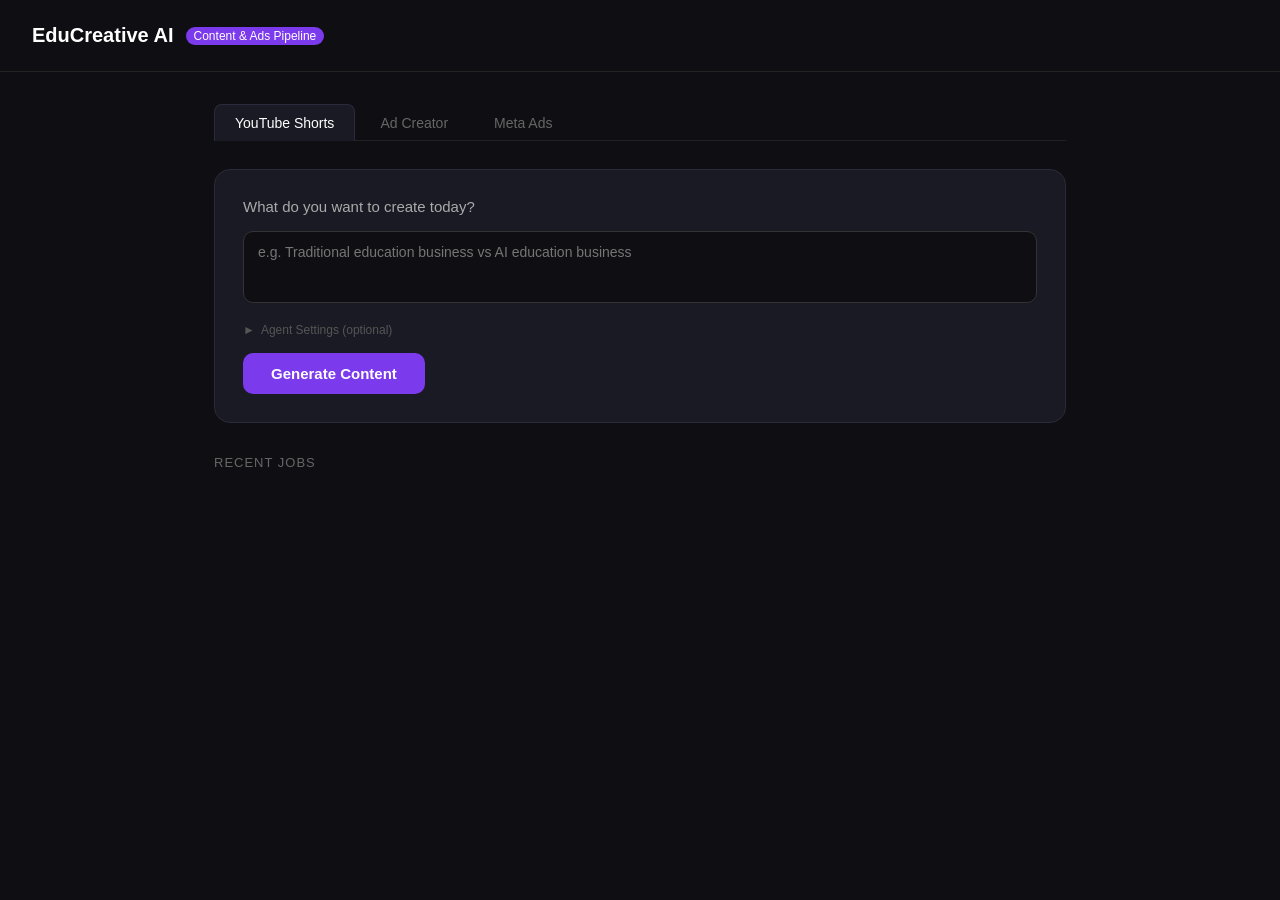
==== static/index.html @ ffc27365 "Add Meta Ads pipeline: competitor research → copy → creative → Canva Full 7-step pipeline for genera" ====
<!DOCTYPE html>
<html lang="en">
<head>
<meta charset="UTF-8">
<meta name="viewport" content="width=device-width, initial-scale=1.0">
<title>EduCreative AI</title>
<style>
  * { box-sizing: border-box; margin: 0; padding: 0; }
  body { font-family: -apple-system, BlinkMacSystemFont, 'Segoe UI', sans-serif; background: #0f0f13; color: #e0e0e0; min-height: 100vh; }
  header { padding: 24px 32px; border-bottom: 1px solid #222; display: flex; align-items: center; gap: 12px; }
  header h1 { font-size: 20px; font-weight: 600; color: #fff; }
  header span { font-size: 12px; background: #7c3aed; color: #fff; padding: 2px 8px; border-radius: 999px; }
  .container { max-width: 900px; margin: 0 auto; padding: 32px 24px; }

  /* Page tabs */
  .page-tabs { display: flex; gap: 4px; margin-bottom: 28px; border-bottom: 1px solid #222; padding-bottom: 0; }
  .page-tab { font-size: 14px; font-weight: 500; padding: 10px 20px; cursor: pointer; border-radius: 8px 8px 0 0; color: #666; border: 1px solid transparent; border-bottom: none; margin-bottom: -1px; transition: all 0.2s; }
  .page-tab.active { background: #1a1a24; color: #fff; border-color: #2a2a3a; }
  .page-tab:hover:not(.active) { color: #aaa; }
  .page { display: none; }
  .page.active { display: block; }

  /* Input cards */
  .input-card { background: #1a1a24; border: 1px solid #2a2a3a; border-radius: 16px; padding: 28px; margin-bottom: 32px; }
  .input-card h2 { font-size: 15px; color: #aaa; margin-bottom: 16px; font-weight: 500; }
  .form-grid { display: grid; grid-template-columns: 1fr 1fr; gap: 12px; margin-bottom: 0; }
  .form-grid-3 { display: grid; grid-template-columns: 1fr 1fr auto; gap: 12px; margin-bottom: 0; }
  .form-field { display: flex; flex-direction: column; gap: 6px; }
  .form-field label { font-size: 11px; color: #666; font-weight: 500; text-transform: uppercase; letter-spacing: 0.5px; }
  textarea { width: 100%; background: #0f0f13; border: 1px solid #333; border-radius: 10px; color: #fff; padding: 12px 14px; font-size: 14px; resize: none; height: 72px; font-family: inherit; outline: none; transition: border-color 0.2s; }
  input[type=text] { width: 100%; background: #0f0f13; border: 1px solid #333; border-radius: 10px; color: #fff; padding: 12px 14px; font-size: 14px; font-family: inherit; outline: none; transition: border-color 0.2s; }
  textarea:focus, input[type=text]:focus { border-color: #7c3aed; }
  .meta-page textarea:focus, .meta-page input[type=text]:focus { border-color: #1877f2; }
  select { background: #0f0f13; border: 1px solid #333; border-radius: 10px; color: #fff; padding: 12px 14px; font-size: 14px; font-family: inherit; outline: none; cursor: pointer; transition: border-color 0.2s; width: 100%; }
  select:focus { border-color: #1877f2; }

  /* Buttons */
  .btn { color: #fff; border: none; border-radius: 10px; padding: 12px 28px; font-size: 15px; font-weight: 600; cursor: pointer; transition: background 0.2s; margin-top: 16px; }
  .btn-yt { background: #7c3aed; }
  .btn-yt:hover { background: #6d28d9; }
  .btn-ad { background: #0369a1; }
  .btn-ad:hover { background: #0284c7; }
  .btn-meta { background: #1877f2; }
  .btn-meta:hover { background: #1565d8; }
  .btn:disabled { background: #444 !important; cursor: not-allowed; }

  /* Pipeline steps info bar */
  .pipeline-info { display: flex; gap: 6px; flex-wrap: wrap; margin-bottom: 20px; }
  .pipeline-step { font-size: 11px; padding: 5px 12px; border-radius: 6px; display: flex; align-items: center; gap: 5px; }
  .pipeline-step-meta { border: 1px solid #1a2a4a; background: #0a1628; color: #60a5fa; }
  .pipeline-step-meta span { color: #1877f2; font-weight: 700; }

  /* Job cards */
  .jobs-title { font-size: 13px; color: #666; text-transform: uppercase; letter-spacing: 1px; margin-bottom: 16px; }
  .job-card { background: #1a1a24; border: 1px solid #2a2a3a; border-radius: 12px; padding: 20px 24px; margin-bottom: 12px; }
  .job-header { display: flex; justify-content: space-between; align-items: flex-start; margin-bottom: 10px; gap: 8px; }
  .job-title-block { flex: 1; min-width: 0; }
  .job-topic { font-size: 15px; font-weight: 500; color: #fff; }
  .job-sub { font-size: 12px; color: #555; margin-top: 2px; }
  .badge { font-size: 11px; padding: 3px 10px; border-radius: 999px; font-weight: 600; white-space: nowrap; }
  .badge-queued { background: #333; color: #aaa; }
  .badge-done { background: #14532d; color: #4ade80; }
  .badge-error { background: #450a0a; color: #f87171; }
  .badge-running { background: #1e1b4b; color: #a78bfa; }
  .badge-running-meta { background: #0a1628; color: #60a5fa; }

  /* Progress steps */
  .progress { display: flex; gap: 6px; margin-bottom: 10px; flex-wrap: wrap; }
  .step { font-size: 11px; padding: 3px 9px; border-radius: 5px; background: #111; color: #444; border: 1px solid #1e1e1e; }
  .step.done { background: #14532d; color: #4ade80; border-color: #166534; }
  .step.active-yt { background: #1e1b4b; color: #a78bfa; border-color: #4c1d95; }
  .step.active-meta { background: #0a1628; color: #60a5fa; border-color: #1d4ed8; }
  .step.active-ad { background: #0c1a26; color: #38bdf8; border-color: #0369a1; }
  .job-meta { font-size: 12px; color: #444; }

  /* Output section */
  .output-section { margin-top: 16px; border-top: 1px solid #222; padding-top: 16px; }
  .output-text { font-size: 13px; color: #ccc; white-space: pre-wrap; background: #0f0f13; border-radius: 8px; padding: 12px; border: 1px solid #222; max-height: 400px; overflow-y: auto; line-height: 1.6; user-select: text; cursor: text; }
  .tabs { display: flex; gap: 4px; margin-bottom: 12px; flex-wrap: wrap; }
  .tab { font-size: 12px; padding: 5px 12px; border-radius: 6px; cursor: pointer; border: 1px solid #222; background: #111; color: #666; }
  .tab.active-yt { background: #1e1b4b; color: #a78bfa; border-color: #4c1d95; }
  .tab.active-ad { background: #0c1a26; color: #38bdf8; border-color: #0369a1; }
  .tab.active-meta { background: #0a1628; color: #60a5fa; border-color: #1d4ed8; }
  .actions { display: flex; gap: 8px; margin-top: 12px; flex-wrap: wrap; align-items: center; }
  .action-btn { font-size: 12px; padding: 6px 14px; border-radius: 7px; border: 1px solid #333; background: #111; color: #aaa; cursor: pointer; text-decoration: none; transition: all 0.2s; }
  .action-btn:hover { border-color: #7c3aed; color: #c4b5fd; }

  /* Canva designs grid */
  .canva-designs { display: flex; gap: 8px; flex-wrap: wrap; margin-top: 8px; }
  .canva-design-card { flex: 1; min-width: 160px; background: #0f0f13; border: 1px solid #222; border-radius: 8px; padding: 12px; }
  .canva-design-card .fmt { font-size: 11px; color: #555; margin-bottom: 6px; }
  .canva-design-card a { font-size: 13px; color: #60a5fa; text-decoration: none; display: block; }
  .canva-design-card a:hover { color: #93c5fd; }
  .canva-prompt-text { font-size: 11px; color: #444; margin-top: 4px; line-height: 1.4; }

  /* Competitor ads mini cards */
  .comp-ads-grid { display: flex; flex-direction: column; gap: 8px; }
  .comp-ad-card { background: #0f0f13; border: 1px solid #1e1e2e; border-radius: 8px; padding: 12px; }
  .comp-ad-card .comp-meta { font-size: 11px; color: #555; margin-bottom: 6px; display: flex; gap: 8px; flex-wrap: wrap; }
  .comp-ad-card .comp-meta span { background: #1a1a2e; padding: 2px 7px; border-radius: 4px; }
  .comp-ad-card .comp-body { font-size: 12px; color: #bbb; line-height: 1.5; }
  .comp-ad-card .comp-headline { font-size: 13px; color: #fff; font-weight: 500; margin-bottom: 4px; }

  /* Settings */
  .settings-toggle { font-size: 12px; color: #555; cursor: pointer; display: flex; align-items: center; gap: 6px; margin-top: 16px; user-select: none; }
  .settings-toggle:hover { color: #a78bfa; }
  .settings-panel { display: none; margin-top: 16px; border-top: 1px solid #1a1a2a; padding-top: 16px; }
  .settings-panel.open { display: block; }
  .agent-setting { margin-bottom: 12px; }
  .agent-setting label { font-size: 11px; color: #777; display: block; margin-bottom: 4px; font-weight: 500; text-transform: uppercase; letter-spacing: 0.4px; }
  .agent-setting small { font-size: 11px; color: #444; display: block; margin-bottom: 5px; }
  .agent-setting textarea { height: 56px; font-size: 12px; }

  /* Misc */
  .empty { text-align: center; padding: 48px; color: #444; font-size: 14px; }
  .copy-btn { font-size: 11px; padding: 3px 9px; border-radius: 5px; border: 1px solid #222; background: #0f0f13; color: #666; cursor: pointer; float: right; margin-bottom: 6px; }
  .copy-btn:hover { border-color: #555; color: #aaa; }
  .copy-btn.copied { border-color: #166534; color: #4ade80; }
  @media (max-width: 600px) { .form-grid, .form-grid-3 { grid-template-columns: 1fr; } }
</style>
</head>
<body>
<header>
  <h1>EduCreative AI</h1>
  <span>Content & Ads Pipeline</span>
</header>
<div class="container">
  <div class="page-tabs">
    <div class="page-tab active" onclick="switchPage('youtube')">YouTube Shorts</div>
    <div class="page-tab" onclick="switchPage('ads')">Ad Creator</div>
    <div class="page-tab" onclick="switchPage('meta')">Meta Ads</div>
  </div>

  <!-- ── YouTube Shorts ── -->
  <div class="page active" id="page-youtube">
    <div class="input-card">
      <h2>What do you want to create today?</h2>
      <textarea id="topicInput" placeholder="e.g. Traditional education business vs AI education business"></textarea>
      <div class="settings-toggle" onclick="togglePanel('settingsPanel','settingsArrow')">
        <span id="settingsArrow">&#9658;</span> Agent Settings (optional)
      </div>
      <div class="settings-panel" id="settingsPanel">
        <div class="agent-setting">
          <label>Script Writer — Extra Context</label>
          <small>Brand voice, audience, hooks to avoid, style</small>
          <textarea id="scriptContext" placeholder="e.g. Audience: edtech founders 28-45. Open with a shocking stat."></textarea>
        </div>
        <div class="agent-setting">
          <label>Thumbnail Designer — Extra Context</label>
          <small>Brand colours, style, fonts</small>
          <textarea id="thumbnailContext" placeholder="e.g. Brand colours: purple #7c3aed. Bold sans-serif. Always split-screen."></textarea>
        </div>
      </div>
      <button class="btn btn-yt" onclick="submitJob()">Generate Content</button>
    </div>
    <div class="jobs-title">Recent Jobs</div>
    <div id="jobsList"></div>
  </div>

  <!-- ── Ad Creator (general) ── -->
  <div class="page" id="page-ads">
    <div class="input-card">
      <h2>What are you advertising?</h2>
      <div class="pipeline-info">
        <div class="pipeline-step pipeline-step-meta"><span>1</span>Research</div>
        <div class="pipeline-step pipeline-step-meta"><span>2</span>3 Copy Variants</div>
        <div class="pipeline-step pipeline-step-meta"><span>3</span>Creative Concepts</div>
        <div class="pipeline-step pipeline-step-meta"><span>4</span>Audience Brief</div>
      </div>
      <div class="form-grid">
        <div class="form-field">
          <label>Product / Offer</label>
          <textarea id="productInput" placeholder="e.g. AI curriculum builder for edtech agencies" style="height:72px;"></textarea>
        </div>
        <div class="form-field">
          <label>Platform</label>
          <select id="platformSelect">
            <option value="Meta">Meta (FB/IG)</option>
            <option value="Google">Google Ads</option>
            <option value="TikTok">TikTok Ads</option>
            <option value="LinkedIn">LinkedIn Ads</option>
            <option value="YouTube">YouTube Ads</option>
          </select>
        </div>
      </div>
      <div class="settings-toggle" onclick="togglePanel('adSettingsPanel','adSettingsArrow')">
        <span id="adSettingsArrow">&#9658;</span> Agent Settings (optional)
      </div>
      <div class="settings-panel" id="adSettingsPanel">
        <div class="agent-setting">
          <label>Copy Writer — Extra Context</label>
          <small>Brand voice, offer details, pricing, tone</small>
          <textarea id="copyContext" placeholder="e.g. 14-day free trial. Price: $297/mo. Confident tone."></textarea>
        </div>
        <div class="agent-setting">
          <label>Creative Director — Extra Context</label>
          <small>Brand colours, visual style</small>
          <textarea id="creativeContext" placeholder="e.g. Navy #0A0F2C + cyan #00D4FF. No faces. Bold type."></textarea>
        </div>
      </div>
      <button class="btn btn-ad" onclick="submitAdJob()">Generate Ad Package</button>
    </div>
    <div class="jobs-title">Recent Ad Jobs</div>
    <div id="adJobsList"></div>
  </div>

  <!-- ── Meta Ads ── -->
  <div class="page meta-page" id="page-meta">
    <div class="input-card">
      <h2>Generate a full Meta ad package from competitor research</h2>
      <div class="pipeline-info">
        <div class="pipeline-step pipeline-step-meta"><span>1</span>Niche Research</div>
        <div class="pipeline-step pipeline-step-meta"><span>2</span>Meta Ads Library</div>
        <div class="pipeline-step pipeline-step-meta"><span>3</span>Analyze Best Ads</div>
        <div class="pipeline-step pipeline-step-meta"><span>4</span>Copy Variants</div>
        <div class="pipeline-step pipeline-step-meta"><span>5</span>Creative Concepts</div>
        <div class="pipeline-step pipeline-step-meta"><span>6</span>Canva Designs</div>
        <div class="pipeline-step pipeline-step-meta"><span>7</span>Audience Brief</div>
      </div>
      <div class="form-grid">
        <div class="form-field">
          <label>Your Product / Offer</label>
          <textarea id="metaProduct" placeholder="e.g. Online preschool programme for parents of 3-5 year olds" style="height:72px;"></textarea>
        </div>
        <div class="form-field">
          <label>Competitor Niche Keyword</label>
          <input type="text" id="metaNiche" placeholder="e.g. preschool, online tutoring, math tutor" />
        </div>
      </div>
      <div class="form-grid" style="margin-top:12px;">
        <div class="form-field">
          <label>Angle to Use <span style="color:#444;">(optional — leave blank to let AI choose)</span></label>
          <input type="text" id="metaAngle" placeholder="e.g. Parents worried their child will fall behind in school" />
        </div>
        <div class="form-field">
          <label>Country</label>
          <select id="metaCountry">
            <option value="AU">Australia</option>
            <option value="US">United States</option>
            <option value="GB">United Kingdom</option>
            <option value="NZ">New Zealand</option>
            <option value="CA">Canada</option>
            <option value="SG">Singapore</option>
          </select>
        </div>
      </div>
      <div class="settings-toggle" onclick="togglePanel('metaSettingsPanel','metaSettingsArrow')">
        <span id="metaSettingsArrow">&#9658;</span> Agent Settings (optional)
      </div>
      <div class="settings-panel" id="metaSettingsPanel">
        <div class="form-grid">
          <div class="agent-setting">
            <label>Copy Writer — Extra Context</label>
            <small>Offer, pricing, tone, guarantees</small>
            <textarea id="metaCopyContext" placeholder="e.g. First month $1. Includes weekly live sessions. Warm tone."></textarea>
          </div>
          <div class="agent-setting">
            <label>Creative Director — Extra Context</label>
            <small>Brand colours, visual style, dos/don'ts</small>
            <textarea id="metaCreativeContext" placeholder="e.g. Brand colours: navy + yellow. Warm, family feel. Kids OK."></textarea>
          </div>
        </div>
      </div>
      <button class="btn btn-meta" onclick="submitMetaAdJob()">Generate Meta Ad Package</button>
    </div>
    <div class="jobs-title">Recent Meta Ad Jobs</div>
    <div id="metaAdJobsList"></div>
  </div>
</div>

<script>
// ── Shared ────────────────────────────────────────────────────────────────────
const YT_STEPS = ["YouTube Research","Script","Thumbnail","Description"];
const YT_STATUS = {queued:-1,researching:0,scripting:1,thumbnail:2,description:3,done:4,error:-2};
const AD_STEPS = ["Research","Copy Variants","Creative","Audience"];
const AD_STATUS = {queued:-1,researching:0,copywriting:1,creative:2,audience:3,done:4,error:-2};
const META_STEPS = ["Niche Research","Ads Library","Analyze","Copy","Creative","Canva","Audience"];
const META_STATUS = {queued:-1,researching:0,fetching_ads:1,analyzing:2,copywriting:3,creative:4,canva:5,audience:6,done:7,error:-2};

let jobs={}, adJobs={}, metaJobs={};
let activeStreams = new Set();

function switchPage(p) {
  ['youtube','ads','meta'].forEach(id => {
    document.getElementById(`page-${id}`).classList.toggle('active', id===p);
  });
  document.querySelectorAll('.page-tab').forEach((t,i) => {
    t.classList.toggle('active', ['youtube','ads','meta'][i]===p);
  });
}

function togglePanel(panelId, arrowId) {
  const panel=document.getElementById(panelId), arrow=document.getElementById(arrowId);
  panel.classList.toggle("open");
  arrow.innerHTML = panel.classList.contains("open") ? "&#9660;" : "&#9658;";
}

function escHtml(s) { return (s||"").replace(/&/g,"&amp;").replace(/</g,"&lt;").replace(/>/g,"&gt;"); }

function copyText(id, btn) {
  navigator.clipboard.writeText(document.getElementById(id).innerText).then(()=>{
    btn.textContent="Copied!"; btn.classList.add("copied");
    setTimeout(()=>{ btn.textContent="Copy"; btn.classList.remove("copied"); },2000);
  });
}

function badgeFor(status, type="yt") {
  if(status==="done") return ["badge-done","Complete"];
  if(status==="error") return ["badge-error","Error"];
  if(status==="queued") return ["badge-queued","Queued"];
  return [type==="meta"?"badge-running-meta":"badge-running","Running…"];
}

function showTab(el, prefix, tab, allTabs) {
  const sec = el.closest('.output-section');
  sec.querySelectorAll('.tab').forEach(t=>{ t.classList.remove('active-yt','active-ad','active-meta'); });
  const cls = prefix.startsWith('meta') ? 'active-meta' : prefix.startsWith('ad') ? 'active-ad' : 'active-yt';
  el.classList.add(cls);
  allTabs.forEach(t => {
    const el2 = document.getElementById(`tab-${prefix}-${t}`);
    if(el2) el2.style.display = t===tab?'block':'none';
  });
}

// ── YouTube ───────────────────────────────────────────────────────────────────
async function submitJob() {
  const topic=document.getElementById("topicInput").value.trim(); if(!topic) return;
  const script_context=document.getElementById("scriptContext").value.trim();
  const thumbnail_context=document.getElementById("thumbnailContext").value.trim();
  document.querySelector("#page-youtube .btn").disabled=true;
  const res=await fetch("/jobs",{method:"POST",headers:{"Content-Type":"application/json"},body:JSON.stringify({topic,script_context,thumbnail_context})});
  const data=await res.json();
  document.getElementById("topicInput").value="";
  document.querySelector("#page-youtube .btn").disabled=false;
  jobs[data.job_id]=await (await fetch(`/jobs/${data.job_id}`)).json();
  renderJobs(Object.values(jobs).sort((a,b)=>b.created_at.localeCompare(a.created_at)));
  streamIt(data.job_id,"yt");
}

async function loadJobs() {
  const data=await(await fetch("/jobs")).json();
  data.forEach(j=>{ if(!jobs[j.id]||jobs[j.id].status!=="done"){jobs[j.id]=j; if(j.status!=="done"&&j.status!=="error") streamIt(j.id,"yt");} });
  renderJobs(data);
}

async function updateJobCard(id) {
  jobs[id]=await(await fetch(`/jobs/${id}`)).json();
  const el=document.getElementById(`job-yt-${id}`);
  if(el){const s=window.scrollY;el.outerHTML=renderJob(jobs[id]);window.scrollTo(0,s);}
}

function renderJobs(list) {
  const el=document.getElementById("jobsList"), s=window.scrollY;
  el.innerHTML=list.length?list.map(renderJob).join(""):'<div class="empty">No jobs yet. Type a topic above.</div>';
  window.scrollTo(0,s);
}

function renderJob(job) {
  const idx=YT_STATUS[job.status]??-1;
  const [bc,bl]=badgeFor(job.status);
  const steps=YT_STEPS.map((s,i)=>`<div class="step ${i<idx?'done':i===idx?'active-yt':''}">${i<idx?'✓ ':''}${s}</div>`).join('');
  let out='';
  if(job.status==="done"){
    out=`<div class="output-section">
      <div class="tabs">
        <div class="tab active-yt" onclick="showTab(this,'yt${job.id}','script',['script','thumbnail','description'])">Script</div>
        <div class="tab" onclick="showTab(this,'yt${job.id}','thumbnail',['script','thumbnail','description'])">Thumbnail</div>
        <div class="tab" onclick="showTab(this,'yt${job.id}','description',['script','thumbnail','description'])">Description</div>
      </div>
      <div id="tab-yt${job.id}-script"><button class="copy-btn" onclick="copyText('yt-script-${job.id}',this)">Copy</button><div id="yt-script-${job.id}" class="output-text">${escHtml(job.script||'')}</div></div>
      <div id="tab-yt${job.id}-thumbnail" style="display:none"><button class="copy-btn" onclick="copyText('yt-thumb-${job.id}',this)">Copy</button><div id="yt-thumb-${job.id}" class="output-text">${escHtml(job.thumbnail||'')}</div></div>
      <div id="tab-yt${job.id}-description" style="display:none"><button class="copy-btn" onclick="copyText('yt-desc-${job.id}',this)">Copy</button><div id="yt-desc-${job.id}" class="output-text">${escHtml(job.description||'')}</div></div>
    </div>
    <div class="actions">
      <a class="action-btn" href="/outputs/${job.id}.txt" download>Download All</a>
      ${job.canva_url?`<a class="action-btn" href="${escHtml(job.canva_url)}" target="_blank" style="border-color:#7c3aed;color:#c4b5fd;">Open in Canva ↗</a>`:''}
    </div>`;
  }
  return `<div class="job-card" id="job-yt-${job.id}">
    <div class="job-header"><div class="job-title-block"><div class="job-topic">${escHtml(job.topic)}</div></div><span class="badge ${bc}">${bl}</span></div>
    <div class="progress">${steps}</div>
    <div class="job-meta">${new Date(job.created_at).toLocaleString()} · ID: ${job.id}</div>
    ${out}</div>`;
}

// ── General Ads ───────────────────────────────────────────────────────────────
async function submitAdJob() {
  const product=document.getElementById("productInput").value.trim(); if(!product) return;
  const platform=document.getElementById("platformSelect").value;
  const copy_context=document.getElementById("copyContext").value.trim();
  const creative_context=document.getElementById("creativeContext").value.trim();
  document.querySelector(".btn-ad").disabled=true;
  const res=await fetch("/ad-jobs",{method:"POST",headers:{"Content-Type":"application/json"},body:JSON.stringify({product,platform,copy_context,creative_context})});
  const data=await res.json();
  document.getElementById("productInput").value="";
  document.querySelector(".btn-ad").disabled=false;
  adJobs[data.job_id]=await(await fetch(`/ad-jobs/${data.job_id}`)).json();
  renderAdJobs(Object.values(adJobs).sort((a,b)=>b.created_at.localeCompare(a.created_at)));
  streamIt(data.job_id,"ad");
}

async function loadAdJobs() {
  const data=await(await fetch("/ad-jobs")).json();
  data.forEach(j=>{ if(!adJobs[j.id]||adJobs[j.id].status!=="done"){adJobs[j.id]=j; if(j.status!=="done"&&j.status!=="error") streamIt(j.id,"ad");} });
  renderAdJobs(data);
}

async function updateAdJobCard(id) {
  adJobs[id]=await(await fetch(`/ad-jobs/${id}`)).json();
  const el=document.getElementById(`job-ad-${id}`);
  if(el){const s=window.scrollY;el.outerHTML=renderAdJob(adJobs[id]);window.scrollTo(0,s);}
}

function renderAdJobs(list) {
  const el=document.getElementById("adJobsList"),s=window.scrollY;
  el.innerHTML=list.length?list.map(renderAdJob).join(""):'<div class="empty">No ad jobs yet.</div>';
  window.scrollTo(0,s);
}

function renderAdJob(job) {
  const idx=AD_STATUS[job.status]??-1;
  const [bc,bl]=badgeFor(job.status,"ad");
  const steps=AD_STEPS.map((s,i)=>`<div class="step ${i<idx?'done':i===idx?'active-ad':''}">${i<idx?'✓ ':''}${s}</div>`).join('');
  let out='';
  if(job.status==="done"){
    const tabs=['research','copy','creative','audience'];
    out=`<div class="output-section">
      <div class="tabs">
        <div class="tab active-ad" onclick="showTab(this,'ad${job.id}','research',${JSON.stringify(tabs)})">Research</div>
        <div class="tab" onclick="showTab(this,'ad${job.id}','copy',${JSON.stringify(tabs)})">Copy Variants</div>
        <div class="tab" onclick="showTab(this,'ad${job.id}','creative',${JSON.stringify(tabs)})">Creative</div>
        <div class="tab" onclick="showTab(this,'ad${job.id}','audience',${JSON.stringify(tabs)})">Audience</div>
      </div>
      <div id="tab-ad${job.id}-research"><button class="copy-btn" onclick="copyText('ad-res-${job.id}',this)">Copy</button><div id="ad-res-${job.id}" class="output-text">${escHtml(job.research||'')}</div></div>
      <div id="tab-ad${job.id}-copy" style="display:none"><button class="copy-btn" onclick="copyText('ad-copy-${job.id}',this)">Copy</button><div id="ad-copy-${job.id}" class="output-text">${escHtml(job.ad_copy||'')}</div></div>
      <div id="tab-ad${job.id}-creative" style="display:none"><button class="copy-btn" onclick="copyText('ad-cre-${job.id}',this)">Copy</button><div id="ad-cre-${job.id}" class="output-text">${escHtml(job.creative_concepts||'')}</div></div>
      <div id="tab-ad${job.id}-audience" style="display:none"><button class="copy-btn" onclick="copyText('ad-aud-${job.id}',this)">Copy</button><div id="ad-aud-${job.id}" class="output-text">${escHtml(job.audience_brief||'')}</div></div>
    </div>
    <div class="actions"><a class="action-btn" href="/outputs/ad-${job.id}.txt" download>Download All</a></div>`;
  }
  return `<div class="job-card" id="job-ad-${job.id}">
    <div class="job-header">
      <div class="job-title-block"><div class="job-topic">${escHtml(job.product)}</div><div class="job-sub">${escHtml(job.platform)}</div></div>
      <span class="badge ${bc}">${bl}</span>
    </div>
    <div class="progress">${steps}</div>
    <div class="job-meta">${new Date(job.created_at).toLocaleString()} · ID: ${job.id}</div>
    ${out}</div>`;
}

// ── Meta Ads ──────────────────────────────────────────────────────────────────
async function submitMetaAdJob() {
  const product=document.getElementById("metaProduct").value.trim();
  const niche=document.getElementById("metaNiche").value.trim();
  if(!product||!niche){alert("Product and niche are required.");return;}
  const angle=document.getElementById("metaAngle").value.trim();
  const country=document.getElementById("metaCountry").value;
  const copy_context=document.getElementById("metaCopyContext").value.trim();
  const creative_context=document.getElementById("metaCreativeContext").value.trim();
  document.querySelector(".btn-meta").disabled=true;
  const res=await fetch("/meta-ad-jobs",{method:"POST",headers:{"Content-Type":"application/json"},body:JSON.stringify({product,niche,angle,country,copy_context,creative_context})});
  const data=await res.json();
  if(data.error){alert(data.error);document.querySelector(".btn-meta").disabled=false;return;}
  document.getElementById("metaProduct").value="";
  document.getElementById("metaNiche").value="";
  document.getElementById("metaAngle").value="";
  document.querySelector(".btn-meta").disabled=false;
  metaJobs[data.job_id]=await(await fetch(`/meta-ad-jobs/${data.job_id}`)).json();
  renderMetaJobs(Object.values(metaJobs).sort((a,b)=>b.created_at.localeCompare(a.created_at)));
  streamIt(data.job_id,"meta");
}

async function loadMetaJobs() {
  const data=await(await fetch("/meta-ad-jobs")).json();
  data.forEach(j=>{ if(!metaJobs[j.id]||metaJobs[j.id].status!=="done"){metaJobs[j.id]=j; if(j.status!=="done"&&j.status!=="error") streamIt(j.id,"meta");} });
  renderMetaJobs(data);
}

async function updateMetaJobCard(id) {
  metaJobs[id]=await(await fetch(`/meta-ad-jobs/${id}`)).json();
  const el=document.getElementById(`job-meta-${id}`);
  if(el){const s=window.scrollY;el.outerHTML=renderMetaJob(metaJobs[id]);window.scrollTo(0,s);}
}

function renderMetaJobs(list) {
  const el=document.getElementById("metaAdJobsList"),s=window.scrollY;
  el.innerHTML=list.length?list.map(renderMetaJob).join(""):'<div class="empty">No Meta ad jobs yet. Fill in the form above to start.</div>';
  window.scrollTo(0,s);
}

function renderMetaJob(job) {
  const idx=META_STATUS[job.status]??-1;
  const [bc,bl]=badgeFor(job.status,"meta");
  const steps=META_STEPS.map((s,i)=>`<div class="step ${i<idx?'done':i===idx?'active-meta':''}">${i<idx?'✓ ':''}${s}</div>`).join('');
  let out='';

  if(job.status==="done"){
    // Parse competitor ads for display
    let bestAdsHtml='<div class="empty" style="padding:16px;">No competitor ads found.</div>';
    try {
      const best=JSON.parse(job.best_ads||'[]');
      if(best.length){
        bestAdsHtml=`<div class="comp-ads-grid">${best.slice(0,5).map(ad=>`
          <div class="comp-ad-card">
            <div class="comp-meta">
              <span>${escHtml(ad.page_name)}</span>
              <span>${ad.days_active}d active</span>
              <span>${escHtml(ad.ad_type)}</span>
              ${ad.still_active?'<span style="color:#4ade80;">still running</span>':''}
            </div>
            ${ad.headline?`<div class="comp-headline">${escHtml(ad.headline)}</div>`:''}
            <div class="comp-body">${escHtml((ad.body||'').slice(0,200))}${(ad.body||'').length>200?'…':''}</div>
          </div>`).join('')}</div>`;
      }
    } catch(e){}

    // Parse Canva designs
    let canvaHtml='<div style="color:#444;font-size:12px;padding:8px 0;">No Canva designs — add CANVA_API_TOKEN to env vars to enable.</div>';
    try {
      const designs=JSON.parse(job.canva_designs||'[]');
      if(designs.filter(d=>d.url).length){
        canvaHtml=`<div class="canva-designs">${designs.map(d=>`
          <div class="canva-design-card">
            <div class="fmt">${escHtml(d.format)}</div>
            ${d.url?`<a href="${escHtml(d.url)}" target="_blank">Open in Canva ↗</a>`:'<span style="color:#444;font-size:12px;">Not created</span>'}
            ${d.canva_prompt?`<div class="canva-prompt-text">${escHtml(d.canva_prompt.slice(0,100))}…</div>`:''}
          </div>`).join('')}</div>`;
      }
    } catch(e){}

    const tabs=['competitor','analysis','copy','creative','canva','audience'];
    out=`<div class="output-section">
      <div class="tabs">
        <div class="tab active-meta" onclick="showTab(this,'meta${job.id}','competitor',${JSON.stringify(tabs)})">Competitor Ads</div>
        <div class="tab" onclick="showTab(this,'meta${job.id}','analysis',${JSON.stringify(tabs)})">Analysis</div>
        <div class="tab" onclick="showTab(this,'meta${job.id}','copy',${JSON.stringify(tabs)})">Copy Variants</div>
        <div class="tab" onclick="showTab(this,'meta${job.id}','creative',${JSON.stringify(tabs)})">Creative Brief</div>
        <div class="tab" onclick="showTab(this,'meta${job.id}','canva',${JSON.stringify(tabs)})">Canva Designs</div>
        <div class="tab" onclick="showTab(this,'meta${job.id}','audience',${JSON.stringify(tabs)})">Audience</div>
      </div>
      <div id="tab-meta${job.id}-competitor">${bestAdsHtml}</div>
      <div id="tab-meta${job.id}-analysis" style="display:none"><button class="copy-btn" onclick="copyText('meta-analysis-${job.id}',this)">Copy</button><div id="meta-analysis-${job.id}" class="output-text">${escHtml(job.competitor_analysis||'')}</div></div>
      <div id="tab-meta${job.id}-copy" style="display:none"><button class="copy-btn" onclick="copyText('meta-copy-${job.id}',this)">Copy</button><div id="meta-copy-${job.id}" class="output-text">${escHtml(job.ad_copy||'')}</div></div>
      <div id="tab-meta${job.id}-creative" style="display:none"><button class="copy-btn" onclick="copyText('meta-cre-${job.id}',this)">Copy</button><div id="meta-cre-${job.id}" class="output-text">${escHtml(job.creative_concepts||'')}</div></div>
      <div id="tab-meta${job.id}-canva" style="display:none">${canvaHtml}</div>
      <div id="tab-meta${job.id}-audience" style="display:none"><button class="copy-btn" onclick="copyText('meta-aud-${job.id}',this)">Copy</button><div id="meta-aud-${job.id}" class="output-text">${escHtml(job.audience_brief||'')}</div></div>
    </div>
    <div class="actions">
      <a class="action-btn" href="/outputs/meta-${job.id}.txt" download>Download All</a>
    </div>`;
  }

  const angleLine = job.angle ? ` · Angle: ${escHtml(job.angle.slice(0,60))}` : '';
  return `<div class="job-card" id="job-meta-${job.id}">
    <div class="job-header">
      <div class="job-title-block">
        <div class="job-topic">${escHtml(job.product)}</div>
        <div class="job-sub">Niche: ${escHtml(job.niche)} · ${escHtml(job.country)}${angleLine}</div>
      </div>
      <span class="badge ${bc}">${bl}</span>
    </div>
    <div class="progress">${steps}</div>
    <div class="job-meta">${new Date(job.created_at).toLocaleString()} · ID: ${job.id}</div>
    ${out}</div>`;
}

// ── Stream handler ────────────────────────────────────────────────────────────
function streamIt(jobId, type) {
  const key=`${type}-${jobId}`;
  if(activeStreams.has(key)) return;
  activeStreams.add(key);
  const endpoints={yt:`/jobs/${jobId}/stream`,ad:`/ad-jobs/${jobId}/stream`,meta:`/meta-ad-jobs/${jobId}/stream`};
  const updates={yt:()=>updateJobCard(jobId),ad:()=>updateAdJobCard(jobId),meta:()=>updateMetaJobCard(jobId)};
  const es=new EventSource(endpoints[type]);
  es.addEventListener("progress",updates[type]);
  es.addEventListener("done",()=>{es.close();activeStreams.delete(key);updates[type]();});
  es.addEventListener("error",()=>{es.close();activeStreams.delete(key);updates[type]();});
}

// ── Init ──────────────────────────────────────────────────────────────────────
loadJobs(); loadAdJobs(); loadMetaJobs();
setInterval(()=>{
  if(Object.values(jobs).some(j=>j.status!=="done"&&j.status!=="error")) loadJobs();
  if(Object.values(adJobs).some(j=>j.status!=="done"&&j.status!=="error")) loadAdJobs();
  if(Object.values(metaJobs).some(j=>j.status!=="done"&&j.status!=="error")) loadMetaJobs();
},3000);
</script>
</body>
</html>
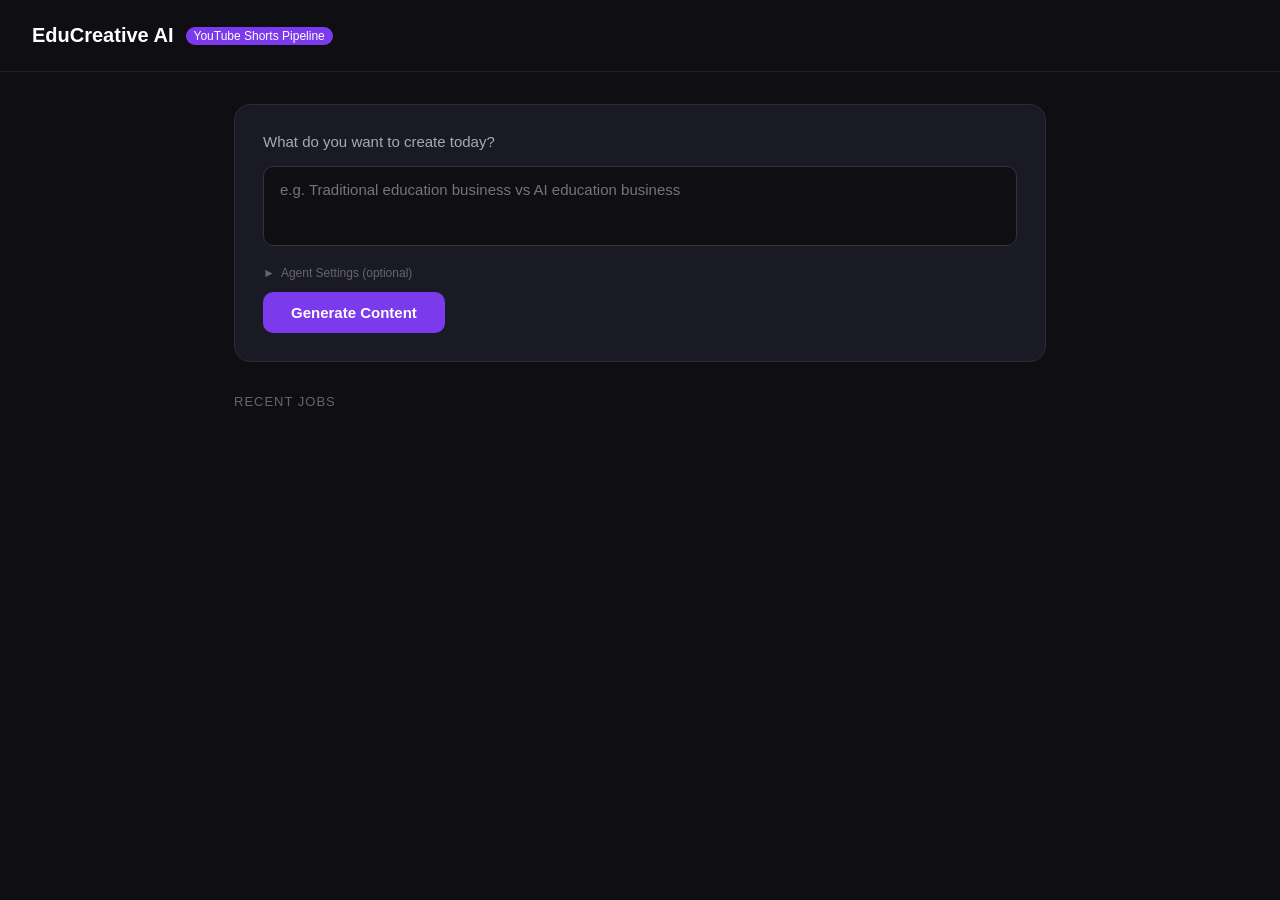
==== commit e59fceee: "Add forum/community research agent, Research tab in dashboard, fix DB schema https://claude.ai/code/" ====
--- a/static/index.html
+++ b/static/index.html
@@ -10,580 +10,232 @@
   header { padding: 24px 32px; border-bottom: 1px solid #222; display: flex; align-items: center; gap: 12px; }
   header h1 { font-size: 20px; font-weight: 600; color: #fff; }
   header span { font-size: 12px; background: #7c3aed; color: #fff; padding: 2px 8px; border-radius: 999px; }
-  .container { max-width: 900px; margin: 0 auto; padding: 32px 24px; }
-
-  /* Page tabs */
-  .page-tabs { display: flex; gap: 4px; margin-bottom: 28px; border-bottom: 1px solid #222; padding-bottom: 0; }
-  .page-tab { font-size: 14px; font-weight: 500; padding: 10px 20px; cursor: pointer; border-radius: 8px 8px 0 0; color: #666; border: 1px solid transparent; border-bottom: none; margin-bottom: -1px; transition: all 0.2s; }
-  .page-tab.active { background: #1a1a24; color: #fff; border-color: #2a2a3a; }
-  .page-tab:hover:not(.active) { color: #aaa; }
-  .page { display: none; }
-  .page.active { display: block; }
-
-  /* Input cards */
+  .container { max-width: 860px; margin: 0 auto; padding: 32px 24px; }
   .input-card { background: #1a1a24; border: 1px solid #2a2a3a; border-radius: 16px; padding: 28px; margin-bottom: 32px; }
   .input-card h2 { font-size: 15px; color: #aaa; margin-bottom: 16px; font-weight: 500; }
-  .form-grid { display: grid; grid-template-columns: 1fr 1fr; gap: 12px; margin-bottom: 0; }
-  .form-grid-3 { display: grid; grid-template-columns: 1fr 1fr auto; gap: 12px; margin-bottom: 0; }
-  .form-field { display: flex; flex-direction: column; gap: 6px; }
-  .form-field label { font-size: 11px; color: #666; font-weight: 500; text-transform: uppercase; letter-spacing: 0.5px; }
-  textarea { width: 100%; background: #0f0f13; border: 1px solid #333; border-radius: 10px; color: #fff; padding: 12px 14px; font-size: 14px; resize: none; height: 72px; font-family: inherit; outline: none; transition: border-color 0.2s; }
-  input[type=text] { width: 100%; background: #0f0f13; border: 1px solid #333; border-radius: 10px; color: #fff; padding: 12px 14px; font-size: 14px; font-family: inherit; outline: none; transition: border-color 0.2s; }
-  textarea:focus, input[type=text]:focus { border-color: #7c3aed; }
-  .meta-page textarea:focus, .meta-page input[type=text]:focus { border-color: #1877f2; }
-  select { background: #0f0f13; border: 1px solid #333; border-radius: 10px; color: #fff; padding: 12px 14px; font-size: 14px; font-family: inherit; outline: none; cursor: pointer; transition: border-color 0.2s; width: 100%; }
-  select:focus { border-color: #1877f2; }
-
-  /* Buttons */
-  .btn { color: #fff; border: none; border-radius: 10px; padding: 12px 28px; font-size: 15px; font-weight: 600; cursor: pointer; transition: background 0.2s; margin-top: 16px; }
-  .btn-yt { background: #7c3aed; }
-  .btn-yt:hover { background: #6d28d9; }
-  .btn-ad { background: #0369a1; }
-  .btn-ad:hover { background: #0284c7; }
-  .btn-meta { background: #1877f2; }
-  .btn-meta:hover { background: #1565d8; }
-  .btn:disabled { background: #444 !important; cursor: not-allowed; }
-
-  /* Pipeline steps info bar */
-  .pipeline-info { display: flex; gap: 6px; flex-wrap: wrap; margin-bottom: 20px; }
-  .pipeline-step { font-size: 11px; padding: 5px 12px; border-radius: 6px; display: flex; align-items: center; gap: 5px; }
-  .pipeline-step-meta { border: 1px solid #1a2a4a; background: #0a1628; color: #60a5fa; }
-  .pipeline-step-meta span { color: #1877f2; font-weight: 700; }
-
-  /* Job cards */
+  textarea { width: 100%; background: #0f0f13; border: 1px solid #333; border-radius: 10px; color: #fff; padding: 14px 16px; font-size: 15px; resize: none; height: 80px; font-family: inherit; outline: none; transition: border-color 0.2s; }
+  textarea:focus { border-color: #7c3aed; }
+  .btn { background: #7c3aed; color: #fff; border: none; border-radius: 10px; padding: 12px 28px; font-size: 15px; font-weight: 600; cursor: pointer; transition: background 0.2s; margin-top: 12px; }
+  .btn:hover { background: #6d28d9; }
+  .btn:disabled { background: #444; cursor: not-allowed; }
   .jobs-title { font-size: 13px; color: #666; text-transform: uppercase; letter-spacing: 1px; margin-bottom: 16px; }
   .job-card { background: #1a1a24; border: 1px solid #2a2a3a; border-radius: 12px; padding: 20px 24px; margin-bottom: 12px; }
-  .job-header { display: flex; justify-content: space-between; align-items: flex-start; margin-bottom: 10px; gap: 8px; }
-  .job-title-block { flex: 1; min-width: 0; }
-  .job-topic { font-size: 15px; font-weight: 500; color: #fff; }
-  .job-sub { font-size: 12px; color: #555; margin-top: 2px; }
+  .job-header { display: flex; justify-content: space-between; align-items: flex-start; margin-bottom: 12px; }
+  .job-topic { font-size: 15px; font-weight: 500; color: #fff; flex: 1; }
   .badge { font-size: 11px; padding: 3px 10px; border-radius: 999px; font-weight: 600; white-space: nowrap; }
   .badge-queued { background: #333; color: #aaa; }
   .badge-done { background: #14532d; color: #4ade80; }
   .badge-error { background: #450a0a; color: #f87171; }
   .badge-running { background: #1e1b4b; color: #a78bfa; }
-  .badge-running-meta { background: #0a1628; color: #60a5fa; }
-
-  /* Progress steps */
-  .progress { display: flex; gap: 6px; margin-bottom: 10px; flex-wrap: wrap; }
-  .step { font-size: 11px; padding: 3px 9px; border-radius: 5px; background: #111; color: #444; border: 1px solid #1e1e1e; }
+  .progress { display: flex; gap: 8px; margin-bottom: 12px; flex-wrap: wrap; }
+  .step { font-size: 12px; padding: 4px 10px; border-radius: 6px; background: #111; color: #555; border: 1px solid #222; }
+  .step.active { background: #1e1b4b; color: #a78bfa; border-color: #4c1d95; }
   .step.done { background: #14532d; color: #4ade80; border-color: #166534; }
-  .step.active-yt { background: #1e1b4b; color: #a78bfa; border-color: #4c1d95; }
-  .step.active-meta { background: #0a1628; color: #60a5fa; border-color: #1d4ed8; }
-  .step.active-ad { background: #0c1a26; color: #38bdf8; border-color: #0369a1; }
-  .job-meta { font-size: 12px; color: #444; }
-
-  /* Output section */
+  .job-meta { font-size: 12px; color: #555; }
+  .actions { display: flex; gap: 8px; margin-top: 12px; flex-wrap: wrap; }
+  .action-btn { font-size: 12px; padding: 6px 14px; border-radius: 7px; border: 1px solid #333; background: #111; color: #aaa; cursor: pointer; text-decoration: none; transition: all 0.2s; }
+  .action-btn:hover { border-color: #7c3aed; color: #c4b5fd; }
   .output-section { margin-top: 16px; border-top: 1px solid #222; padding-top: 16px; }
   .output-text { font-size: 13px; color: #ccc; white-space: pre-wrap; background: #0f0f13; border-radius: 8px; padding: 12px; border: 1px solid #222; max-height: 400px; overflow-y: auto; line-height: 1.6; user-select: text; cursor: text; }
-  .tabs { display: flex; gap: 4px; margin-bottom: 12px; flex-wrap: wrap; }
+  .tabs { display: flex; gap: 4px; margin-bottom: 12px; }
   .tab { font-size: 12px; padding: 5px 12px; border-radius: 6px; cursor: pointer; border: 1px solid #222; background: #111; color: #666; }
-  .tab.active-yt { background: #1e1b4b; color: #a78bfa; border-color: #4c1d95; }
-  .tab.active-ad { background: #0c1a26; color: #38bdf8; border-color: #0369a1; }
-  .tab.active-meta { background: #0a1628; color: #60a5fa; border-color: #1d4ed8; }
-  .actions { display: flex; gap: 8px; margin-top: 12px; flex-wrap: wrap; align-items: center; }
-  .action-btn { font-size: 12px; padding: 6px 14px; border-radius: 7px; border: 1px solid #333; background: #111; color: #aaa; cursor: pointer; text-decoration: none; transition: all 0.2s; }
-  .action-btn:hover { border-color: #7c3aed; color: #c4b5fd; }
-
-  /* Canva designs grid */
-  .canva-designs { display: flex; gap: 8px; flex-wrap: wrap; margin-top: 8px; }
-  .canva-design-card { flex: 1; min-width: 160px; background: #0f0f13; border: 1px solid #222; border-radius: 8px; padding: 12px; }
-  .canva-design-card .fmt { font-size: 11px; color: #555; margin-bottom: 6px; }
-  .canva-design-card a { font-size: 13px; color: #60a5fa; text-decoration: none; display: block; }
-  .canva-design-card a:hover { color: #93c5fd; }
-  .canva-prompt-text { font-size: 11px; color: #444; margin-top: 4px; line-height: 1.4; }
-
-  /* Competitor ads mini cards */
-  .comp-ads-grid { display: flex; flex-direction: column; gap: 8px; }
-  .comp-ad-card { background: #0f0f13; border: 1px solid #1e1e2e; border-radius: 8px; padding: 12px; }
-  .comp-ad-card .comp-meta { font-size: 11px; color: #555; margin-bottom: 6px; display: flex; gap: 8px; flex-wrap: wrap; }
-  .comp-ad-card .comp-meta span { background: #1a1a2e; padding: 2px 7px; border-radius: 4px; }
-  .comp-ad-card .comp-body { font-size: 12px; color: #bbb; line-height: 1.5; }
-  .comp-ad-card .comp-headline { font-size: 13px; color: #fff; font-weight: 500; margin-bottom: 4px; }
-
-  /* Settings */
-  .settings-toggle { font-size: 12px; color: #555; cursor: pointer; display: flex; align-items: center; gap: 6px; margin-top: 16px; user-select: none; }
+  .tab.active { background: #1e1b4b; color: #a78bfa; border-color: #4c1d95; }
+  .empty { text-align: center; padding: 48px; color: #444; font-size: 14px; }
+  .settings-toggle { font-size: 12px; color: #666; cursor: pointer; display: flex; align-items: center; gap: 6px; margin-top: 16px; user-select: none; }
   .settings-toggle:hover { color: #a78bfa; }
-  .settings-panel { display: none; margin-top: 16px; border-top: 1px solid #1a1a2a; padding-top: 16px; }
+  .settings-panel { display: none; margin-top: 16px; border-top: 1px solid #222; padding-top: 16px; }
   .settings-panel.open { display: block; }
-  .agent-setting { margin-bottom: 12px; }
-  .agent-setting label { font-size: 11px; color: #777; display: block; margin-bottom: 4px; font-weight: 500; text-transform: uppercase; letter-spacing: 0.4px; }
-  .agent-setting small { font-size: 11px; color: #444; display: block; margin-bottom: 5px; }
-  .agent-setting textarea { height: 56px; font-size: 12px; }
-
-  /* Misc */
-  .empty { text-align: center; padding: 48px; color: #444; font-size: 14px; }
-  .copy-btn { font-size: 11px; padding: 3px 9px; border-radius: 5px; border: 1px solid #222; background: #0f0f13; color: #666; cursor: pointer; float: right; margin-bottom: 6px; }
-  .copy-btn:hover { border-color: #555; color: #aaa; }
+  .agent-setting { margin-bottom: 16px; }
+  .agent-setting label { font-size: 12px; color: #888; display: block; margin-bottom: 6px; font-weight: 500; }
+  .agent-setting small { font-size: 11px; color: #555; display: block; margin-bottom: 6px; }
+  .agent-setting textarea { height: 60px; font-size: 13px; }
+  .thumbnail-img { width: 100%; max-width: 220px; border-radius: 8px; border: 1px solid #333; margin-bottom: 12px; display: block; }
+  .copy-btn { font-size: 11px; padding: 3px 10px; border-radius: 5px; border: 1px solid #333; background: #111; color: #888; cursor: pointer; float: right; margin-bottom: 6px; }
+  .copy-btn:hover { border-color: #7c3aed; color: #c4b5fd; }
   .copy-btn.copied { border-color: #166534; color: #4ade80; }
-  @media (max-width: 600px) { .form-grid, .form-grid-3 { grid-template-columns: 1fr; } }
 </style>
 </head>
 <body>
 <header>
   <h1>EduCreative AI</h1>
-  <span>Content & Ads Pipeline</span>
+  <span>YouTube Shorts Pipeline</span>
 </header>
 <div class="container">
-  <div class="page-tabs">
-    <div class="page-tab active" onclick="switchPage('youtube')">YouTube Shorts</div>
-    <div class="page-tab" onclick="switchPage('ads')">Ad Creator</div>
-    <div class="page-tab" onclick="switchPage('meta')">Meta Ads</div>
+  <div class="input-card">
+    <h2>What do you want to create today?</h2>
+    <textarea id="topicInput" placeholder="e.g. Traditional education business vs AI education business"></textarea>
+    <div class="settings-toggle" onclick="toggleSettings()">
+      <span id="settingsArrow">&#9658;</span> Agent Settings (optional)
+    </div>
+    <div class="settings-panel" id="settingsPanel">
+      <div class="agent-setting">
+        <label>Script Writer - Extra Context</label>
+        <small>Brand voice, audience, hooks to avoid, style preferences</small>
+        <textarea id="scriptContext" placeholder="e.g. Audience: edtech founders 28-45. Open with a shocking stat. Never use 'game-changer'."></textarea>
+      </div>
+      <div class="agent-setting">
+        <label>Thumbnail Designer - Extra Context</label>
+        <small>Brand colours, style, fonts, examples to follow or avoid</small>
+        <textarea id="thumbnailContext" placeholder="e.g. Brand colours: purple #7c3aed and white. Bold sans-serif. Always split-screen."></textarea>
+      </div>
+    </div>
+    <button class="btn" onclick="submitJob()">Generate Content</button>
   </div>
-
-  <!-- ── YouTube Shorts ── -->
-  <div class="page active" id="page-youtube">
-    <div class="input-card">
-      <h2>What do you want to create today?</h2>
-      <textarea id="topicInput" placeholder="e.g. Traditional education business vs AI education business"></textarea>
-      <div class="settings-toggle" onclick="togglePanel('settingsPanel','settingsArrow')">
-        <span id="settingsArrow">&#9658;</span> Agent Settings (optional)
-      </div>
-      <div class="settings-panel" id="settingsPanel">
-        <div class="agent-setting">
-          <label>Script Writer — Extra Context</label>
-          <small>Brand voice, audience, hooks to avoid, style</small>
-          <textarea id="scriptContext" placeholder="e.g. Audience: edtech founders 28-45. Open with a shocking stat."></textarea>
-        </div>
-        <div class="agent-setting">
-          <label>Thumbnail Designer — Extra Context</label>
-          <small>Brand colours, style, fonts</small>
-          <textarea id="thumbnailContext" placeholder="e.g. Brand colours: purple #7c3aed. Bold sans-serif. Always split-screen."></textarea>
-        </div>
-      </div>
-      <button class="btn btn-yt" onclick="submitJob()">Generate Content</button>
-    </div>
-    <div class="jobs-title">Recent Jobs</div>
-    <div id="jobsList"></div>
-  </div>
-
-  <!-- ── Ad Creator (general) ── -->
-  <div class="page" id="page-ads">
-    <div class="input-card">
-      <h2>What are you advertising?</h2>
-      <div class="pipeline-info">
-        <div class="pipeline-step pipeline-step-meta"><span>1</span>Research</div>
-        <div class="pipeline-step pipeline-step-meta"><span>2</span>3 Copy Variants</div>
-        <div class="pipeline-step pipeline-step-meta"><span>3</span>Creative Concepts</div>
-        <div class="pipeline-step pipeline-step-meta"><span>4</span>Audience Brief</div>
-      </div>
-      <div class="form-grid">
-        <div class="form-field">
-          <label>Product / Offer</label>
-          <textarea id="productInput" placeholder="e.g. AI curriculum builder for edtech agencies" style="height:72px;"></textarea>
-        </div>
-        <div class="form-field">
-          <label>Platform</label>
-          <select id="platformSelect">
-            <option value="Meta">Meta (FB/IG)</option>
-            <option value="Google">Google Ads</option>
-            <option value="TikTok">TikTok Ads</option>
-            <option value="LinkedIn">LinkedIn Ads</option>
-            <option value="YouTube">YouTube Ads</option>
-          </select>
-        </div>
-      </div>
-      <div class="settings-toggle" onclick="togglePanel('adSettingsPanel','adSettingsArrow')">
-        <span id="adSettingsArrow">&#9658;</span> Agent Settings (optional)
-      </div>
-      <div class="settings-panel" id="adSettingsPanel">
-        <div class="agent-setting">
-          <label>Copy Writer — Extra Context</label>
-          <small>Brand voice, offer details, pricing, tone</small>
-          <textarea id="copyContext" placeholder="e.g. 14-day free trial. Price: $297/mo. Confident tone."></textarea>
-        </div>
-        <div class="agent-setting">
-          <label>Creative Director — Extra Context</label>
-          <small>Brand colours, visual style</small>
-          <textarea id="creativeContext" placeholder="e.g. Navy #0A0F2C + cyan #00D4FF. No faces. Bold type."></textarea>
-        </div>
-      </div>
-      <button class="btn btn-ad" onclick="submitAdJob()">Generate Ad Package</button>
-    </div>
-    <div class="jobs-title">Recent Ad Jobs</div>
-    <div id="adJobsList"></div>
-  </div>
-
-  <!-- ── Meta Ads ── -->
-  <div class="page meta-page" id="page-meta">
-    <div class="input-card">
-      <h2>Generate a full Meta ad package from competitor research</h2>
-      <div class="pipeline-info">
-        <div class="pipeline-step pipeline-step-meta"><span>1</span>Niche Research</div>
-        <div class="pipeline-step pipeline-step-meta"><span>2</span>Meta Ads Library</div>
-        <div class="pipeline-step pipeline-step-meta"><span>3</span>Analyze Best Ads</div>
-        <div class="pipeline-step pipeline-step-meta"><span>4</span>Copy Variants</div>
-        <div class="pipeline-step pipeline-step-meta"><span>5</span>Creative Concepts</div>
-        <div class="pipeline-step pipeline-step-meta"><span>6</span>Canva Designs</div>
-        <div class="pipeline-step pipeline-step-meta"><span>7</span>Audience Brief</div>
-      </div>
-      <div class="form-grid">
-        <div class="form-field">
-          <label>Your Product / Offer</label>
-          <textarea id="metaProduct" placeholder="e.g. Online preschool programme for parents of 3-5 year olds" style="height:72px;"></textarea>
-        </div>
-        <div class="form-field">
-          <label>Competitor Niche Keyword</label>
-          <input type="text" id="metaNiche" placeholder="e.g. preschool, online tutoring, math tutor" />
-        </div>
-      </div>
-      <div class="form-grid" style="margin-top:12px;">
-        <div class="form-field">
-          <label>Angle to Use <span style="color:#444;">(optional — leave blank to let AI choose)</span></label>
-          <input type="text" id="metaAngle" placeholder="e.g. Parents worried their child will fall behind in school" />
-        </div>
-        <div class="form-field">
-          <label>Country</label>
-          <select id="metaCountry">
-            <option value="AU">Australia</option>
-            <option value="US">United States</option>
-            <option value="GB">United Kingdom</option>
-            <option value="NZ">New Zealand</option>
-            <option value="CA">Canada</option>
-            <option value="SG">Singapore</option>
-          </select>
-        </div>
-      </div>
-      <div class="settings-toggle" onclick="togglePanel('metaSettingsPanel','metaSettingsArrow')">
-        <span id="metaSettingsArrow">&#9658;</span> Agent Settings (optional)
-      </div>
-      <div class="settings-panel" id="metaSettingsPanel">
-        <div class="form-grid">
-          <div class="agent-setting">
-            <label>Copy Writer — Extra Context</label>
-            <small>Offer, pricing, tone, guarantees</small>
-            <textarea id="metaCopyContext" placeholder="e.g. First month $1. Includes weekly live sessions. Warm tone."></textarea>
-          </div>
-          <div class="agent-setting">
-            <label>Creative Director — Extra Context</label>
-            <small>Brand colours, visual style, dos/don'ts</small>
-            <textarea id="metaCreativeContext" placeholder="e.g. Brand colours: navy + yellow. Warm, family feel. Kids OK."></textarea>
-          </div>
-        </div>
-      </div>
-      <button class="btn btn-meta" onclick="submitMetaAdJob()">Generate Meta Ad Package</button>
-    </div>
-    <div class="jobs-title">Recent Meta Ad Jobs</div>
-    <div id="metaAdJobsList"></div>
-  </div>
+  <div class="jobs-title">Recent Jobs</div>
+  <div id="jobsList"></div>
 </div>
 
 <script>
-// ── Shared ────────────────────────────────────────────────────────────────────
-const YT_STEPS = ["YouTube Research","Script","Thumbnail","Description"];
-const YT_STATUS = {queued:-1,researching:0,scripting:1,thumbnail:2,description:3,done:4,error:-2};
-const AD_STEPS = ["Research","Copy Variants","Creative","Audience"];
-const AD_STATUS = {queued:-1,researching:0,copywriting:1,creative:2,audience:3,done:4,error:-2};
-const META_STEPS = ["Niche Research","Ads Library","Analyze","Copy","Creative","Canva","Audience"];
-const META_STATUS = {queued:-1,researching:0,fetching_ads:1,analyzing:2,copywriting:3,creative:4,canva:5,audience:6,done:7,error:-2};
-
-let jobs={}, adJobs={}, metaJobs={};
+const STEPS = ["YouTube Research", "Script", "Thumbnail", "Description"];
+const STATUS_STEPS = { queued: -1, researching: 0, scripting: 1, thumbnail: 2, description: 3, done: 4, error: -2 };
+let jobs = {};
 let activeStreams = new Set();
 
-function switchPage(p) {
-  ['youtube','ads','meta'].forEach(id => {
-    document.getElementById(`page-${id}`).classList.toggle('active', id===p);
-  });
-  document.querySelectorAll('.page-tab').forEach((t,i) => {
-    t.classList.toggle('active', ['youtube','ads','meta'][i]===p);
-  });
-}
-
-function togglePanel(panelId, arrowId) {
-  const panel=document.getElementById(panelId), arrow=document.getElementById(arrowId);
+function toggleSettings() {
+  const panel = document.getElementById("settingsPanel");
+  const arrow = document.getElementById("settingsArrow");
   panel.classList.toggle("open");
   arrow.innerHTML = panel.classList.contains("open") ? "&#9660;" : "&#9658;";
 }
 
-function escHtml(s) { return (s||"").replace(/&/g,"&amp;").replace(/</g,"&lt;").replace(/>/g,"&gt;"); }
+async function submitJob() {
+  const topic = document.getElementById("topicInput").value.trim();
+  if (!topic) return;
+  const script_context = document.getElementById("scriptContext").value.trim();
+  const thumbnail_context = document.getElementById("thumbnailContext").value.trim();
+  document.querySelector(".btn").disabled = true;
+  const res = await fetch("/jobs", { method: "POST", headers: {"Content-Type":"application/json"}, body: JSON.stringify({topic, script_context, thumbnail_context}) });
+  const data = await res.json();
+  document.getElementById("topicInput").value = "";
+  document.querySelector(".btn").disabled = false;
+  const job = await (await fetch(`/jobs/${data.job_id}`)).json();
+  jobs[job.id] = job;
+  renderJobs(Object.values(jobs).sort((a,b) => b.created_at.localeCompare(a.created_at)));
+  streamJob(data.job_id);
+}
+
+function streamJob(jobId) {
+  if (activeStreams.has(jobId)) return;
+  activeStreams.add(jobId);
+  const es = new EventSource(`/jobs/${jobId}/stream`);
+  es.addEventListener("progress", () => updateJobCard(jobId));
+  es.addEventListener("done", () => { es.close(); activeStreams.delete(jobId); updateJobCard(jobId); });
+  es.addEventListener("error", () => { es.close(); activeStreams.delete(jobId); updateJobCard(jobId); });
+}
+
+async function loadJobs() {
+  const res = await fetch("/jobs");
+  const data = await res.json();
+  // Only update cards that are not done — avoid disturbing completed ones user is reading
+  data.forEach(j => {
+    if (!jobs[j.id] || jobs[j.id].status !== "done") {
+      jobs[j.id] = j;
+      if (j.status !== "done" && j.status !== "error") streamJob(j.id);
+    }
+  });
+  renderJobs(data);
+}
+
+async function updateJobCard(jobId) {
+  const res = await fetch(`/jobs/${jobId}`);
+  const job = await res.json();
+  jobs[jobId] = job;
+  const el = document.getElementById(`job-${jobId}`);
+  if (el) {
+    const scroll = window.scrollY;
+    el.outerHTML = renderJob(job);
+    window.scrollTo(0, scroll);
+  }
+}
+
+function renderJobs(jobList) {
+  const el = document.getElementById("jobsList");
+  const scroll = window.scrollY;
+  if (!jobList.length) { el.innerHTML = '<div class="empty">No jobs yet. Type a topic above to get started.</div>'; return; }
+  el.innerHTML = jobList.map(renderJob).join("");
+  window.scrollTo(0, scroll);
+}
 
 function copyText(id, btn) {
-  navigator.clipboard.writeText(document.getElementById(id).innerText).then(()=>{
-    btn.textContent="Copied!"; btn.classList.add("copied");
-    setTimeout(()=>{ btn.textContent="Copy"; btn.classList.remove("copied"); },2000);
+  const el = document.getElementById(id);
+  navigator.clipboard.writeText(el.innerText).then(() => {
+    btn.textContent = "Copied!";
+    btn.classList.add("copied");
+    setTimeout(() => { btn.textContent = "Copy"; btn.classList.remove("copied"); }, 2000);
   });
 }
 
-function badgeFor(status, type="yt") {
-  if(status==="done") return ["badge-done","Complete"];
-  if(status==="error") return ["badge-error","Error"];
-  if(status==="queued") return ["badge-queued","Queued"];
-  return [type==="meta"?"badge-running-meta":"badge-running","Running…"];
-}
-
-function showTab(el, prefix, tab, allTabs) {
-  const sec = el.closest('.output-section');
-  sec.querySelectorAll('.tab').forEach(t=>{ t.classList.remove('active-yt','active-ad','active-meta'); });
-  const cls = prefix.startsWith('meta') ? 'active-meta' : prefix.startsWith('ad') ? 'active-ad' : 'active-yt';
-  el.classList.add(cls);
-  allTabs.forEach(t => {
-    const el2 = document.getElementById(`tab-${prefix}-${t}`);
-    if(el2) el2.style.display = t===tab?'block':'none';
+function renderJob(job) {
+  const stepIdx = STATUS_STEPS[job.status] ?? -1;
+  const badgeClass = job.status === "done" ? "badge-done" : job.status === "error" ? "badge-error" : stepIdx >= 0 ? "badge-running" : "badge-queued";
+  const badgeLabel = job.status === "done" ? "Complete" : job.status === "error" ? "Error" : job.status === "queued" ? "Queued" : "Running...";
+  const date = new Date(job.created_at).toLocaleString();
+  const steps = STEPS.map((s, i) => {
+    const cls = i < stepIdx ? "done" : i === stepIdx ? "active" : "";
+    return `<div class="step ${cls}">${i < stepIdx ? "&#10003; " : ""}${s}</div>`;
+  }).join("");
+
+  let outputs = "";
+  if (job.status === "done") {
+    const thumbImg = job.thumbnail_url ? `<img src="${job.thumbnail_url}" class="thumbnail-img" alt="Thumbnail" /><br>` : "";
+    outputs = `
+      <div class="output-section">
+        <div class="tabs">
+          <div class="tab active" onclick="showTab(this,'${job.id}','script')">Script</div>
+          <div class="tab" onclick="showTab(this,'${job.id}','thumbnail')">Thumbnail</div>
+          <div class="tab" onclick="showTab(this,'${job.id}','description')">Description</div>
+          <div class="tab" onclick="showTab(this,'${job.id}','research')">Research</div>
+        </div>
+        <div id="tab-${job.id}-script">
+          <button class="copy-btn" onclick="copyText('script-text-${job.id}', this)">Copy</button>
+          <div id="script-text-${job.id}" class="output-text">${escHtml(job.script || "")}</div>
+        </div>
+        <div id="tab-${job.id}-thumbnail" style="display:none">
+          ${thumbImg}
+          <button class="copy-btn" onclick="copyText('thumb-text-${job.id}', this)">Copy</button>
+          <div id="thumb-text-${job.id}" class="output-text">${escHtml(job.thumbnail || "")}</div>
+        </div>
+        <div id="tab-${job.id}-description" style="display:none">
+          <button class="copy-btn" onclick="copyText('desc-text-${job.id}', this)">Copy</button>
+          <div id="desc-text-${job.id}" class="output-text">${escHtml(job.description || "")}</div>
+        </div>
+        <div id="tab-${job.id}-research" style="display:none">
+          <button class="copy-btn" onclick="copyText('research-text-${job.id}', this)">Copy</button>
+          <div id="research-text-${job.id}" class="output-text">${escHtml(job.research || "")}</div>
+        </div>
+      </div>
+      <div class="actions">
+        <a class="action-btn" href="/outputs/${job.id}.txt" download>Download All</a>
+        ${job.canva_url ? `<a class="action-btn" href="${escHtml(job.canva_url)}" target="_blank" style="border-color:#7c3aed;color:#c4b5fd;">Open in Canva &#8599;</a>` : ""}
+      </div>`;
+  }
+
+  return `<div class="job-card" id="job-${job.id}">
+    <div class="job-header"><div class="job-topic">${escHtml(job.topic)}</div><span class="badge ${badgeClass}">${badgeLabel}</span></div>
+    <div class="progress">${steps}</div>
+    <div class="job-meta">${date} &middot; ID: ${job.id}</div>
+    ${outputs}
+  </div>`;
+}
+
+function showTab(el, jobId, tab) {
+  el.closest('.output-section').querySelectorAll('.tab').forEach(t => t.classList.remove('active'));
+  el.classList.add('active');
+  ['script','thumbnail','description','research'].forEach(t => {
+    document.getElementById(`tab-${jobId}-${t}`).style.display = t === tab ? 'block' : 'none';
   });
 }
 
-// ── YouTube ───────────────────────────────────────────────────────────────────
-async function submitJob() {
-  const topic=document.getElementById("topicInput").value.trim(); if(!topic) return;
-  const script_context=document.getElementById("scriptContext").value.trim();
-  const thumbnail_context=document.getElementById("thumbnailContext").value.trim();
-  document.querySelector("#page-youtube .btn").disabled=true;
-  const res=await fetch("/jobs",{method:"POST",headers:{"Content-Type":"application/json"},body:JSON.stringify({topic,script_context,thumbnail_context})});
-  const data=await res.json();
-  document.getElementById("topicInput").value="";
-  document.querySelector("#page-youtube .btn").disabled=false;
-  jobs[data.job_id]=await (await fetch(`/jobs/${data.job_id}`)).json();
-  renderJobs(Object.values(jobs).sort((a,b)=>b.created_at.localeCompare(a.created_at)));
-  streamIt(data.job_id,"yt");
-}
-
-async function loadJobs() {
-  const data=await(await fetch("/jobs")).json();
-  data.forEach(j=>{ if(!jobs[j.id]||jobs[j.id].status!=="done"){jobs[j.id]=j; if(j.status!=="done"&&j.status!=="error") streamIt(j.id,"yt");} });
-  renderJobs(data);
-}
-
-async function updateJobCard(id) {
-  jobs[id]=await(await fetch(`/jobs/${id}`)).json();
-  const el=document.getElementById(`job-yt-${id}`);
-  if(el){const s=window.scrollY;el.outerHTML=renderJob(jobs[id]);window.scrollTo(0,s);}
-}
-
-function renderJobs(list) {
-  const el=document.getElementById("jobsList"), s=window.scrollY;
-  el.innerHTML=list.length?list.map(renderJob).join(""):'<div class="empty">No jobs yet. Type a topic above.</div>';
-  window.scrollTo(0,s);
-}
-
-function renderJob(job) {
-  const idx=YT_STATUS[job.status]??-1;
-  const [bc,bl]=badgeFor(job.status);
-  const steps=YT_STEPS.map((s,i)=>`<div class="step ${i<idx?'done':i===idx?'active-yt':''}">${i<idx?'✓ ':''}${s}</div>`).join('');
-  let out='';
-  if(job.status==="done"){
-    out=`<div class="output-section">
-      <div class="tabs">
-        <div class="tab active-yt" onclick="showTab(this,'yt${job.id}','script',['script','thumbnail','description'])">Script</div>
-        <div class="tab" onclick="showTab(this,'yt${job.id}','thumbnail',['script','thumbnail','description'])">Thumbnail</div>
-        <div class="tab" onclick="showTab(this,'yt${job.id}','description',['script','thumbnail','description'])">Description</div>
-      </div>
-      <div id="tab-yt${job.id}-script"><button class="copy-btn" onclick="copyText('yt-script-${job.id}',this)">Copy</button><div id="yt-script-${job.id}" class="output-text">${escHtml(job.script||'')}</div></div>
-      <div id="tab-yt${job.id}-thumbnail" style="display:none"><button class="copy-btn" onclick="copyText('yt-thumb-${job.id}',this)">Copy</button><div id="yt-thumb-${job.id}" class="output-text">${escHtml(job.thumbnail||'')}</div></div>
-      <div id="tab-yt${job.id}-description" style="display:none"><button class="copy-btn" onclick="copyText('yt-desc-${job.id}',this)">Copy</button><div id="yt-desc-${job.id}" class="output-text">${escHtml(job.description||'')}</div></div>
-    </div>
-    <div class="actions">
-      <a class="action-btn" href="/outputs/${job.id}.txt" download>Download All</a>
-      ${job.canva_url?`<a class="action-btn" href="${escHtml(job.canva_url)}" target="_blank" style="border-color:#7c3aed;color:#c4b5fd;">Open in Canva ↗</a>`:''}
-    </div>`;
-  }
-  return `<div class="job-card" id="job-yt-${job.id}">
-    <div class="job-header"><div class="job-title-block"><div class="job-topic">${escHtml(job.topic)}</div></div><span class="badge ${bc}">${bl}</span></div>
-    <div class="progress">${steps}</div>
-    <div class="job-meta">${new Date(job.created_at).toLocaleString()} · ID: ${job.id}</div>
-    ${out}</div>`;
-}
-
-// ── General Ads ───────────────────────────────────────────────────────────────
-async function submitAdJob() {
-  const product=document.getElementById("productInput").value.trim(); if(!product) return;
-  const platform=document.getElementById("platformSelect").value;
-  const copy_context=document.getElementById("copyContext").value.trim();
-  const creative_context=document.getElementById("creativeContext").value.trim();
-  document.querySelector(".btn-ad").disabled=true;
-  const res=await fetch("/ad-jobs",{method:"POST",headers:{"Content-Type":"application/json"},body:JSON.stringify({product,platform,copy_context,creative_context})});
-  const data=await res.json();
-  document.getElementById("productInput").value="";
-  document.querySelector(".btn-ad").disabled=false;
-  adJobs[data.job_id]=await(await fetch(`/ad-jobs/${data.job_id}`)).json();
-  renderAdJobs(Object.values(adJobs).sort((a,b)=>b.created_at.localeCompare(a.created_at)));
-  streamIt(data.job_id,"ad");
-}
-
-async function loadAdJobs() {
-  const data=await(await fetch("/ad-jobs")).json();
-  data.forEach(j=>{ if(!adJobs[j.id]||adJobs[j.id].status!=="done"){adJobs[j.id]=j; if(j.status!=="done"&&j.status!=="error") streamIt(j.id,"ad");} });
-  renderAdJobs(data);
-}
-
-async function updateAdJobCard(id) {
-  adJobs[id]=await(await fetch(`/ad-jobs/${id}`)).json();
-  const el=document.getElementById(`job-ad-${id}`);
-  if(el){const s=window.scrollY;el.outerHTML=renderAdJob(adJobs[id]);window.scrollTo(0,s);}
-}
-
-function renderAdJobs(list) {
-  const el=document.getElementById("adJobsList"),s=window.scrollY;
-  el.innerHTML=list.length?list.map(renderAdJob).join(""):'<div class="empty">No ad jobs yet.</div>';
-  window.scrollTo(0,s);
-}
-
-function renderAdJob(job) {
-  const idx=AD_STATUS[job.status]??-1;
-  const [bc,bl]=badgeFor(job.status,"ad");
-  const steps=AD_STEPS.map((s,i)=>`<div class="step ${i<idx?'done':i===idx?'active-ad':''}">${i<idx?'✓ ':''}${s}</div>`).join('');
-  let out='';
-  if(job.status==="done"){
-    const tabs=['research','copy','creative','audience'];
-    out=`<div class="output-section">
-      <div class="tabs">
-        <div class="tab active-ad" onclick="showTab(this,'ad${job.id}','research',${JSON.stringify(tabs)})">Research</div>
-        <div class="tab" onclick="showTab(this,'ad${job.id}','copy',${JSON.stringify(tabs)})">Copy Variants</div>
-        <div class="tab" onclick="showTab(this,'ad${job.id}','creative',${JSON.stringify(tabs)})">Creative</div>
-        <div class="tab" onclick="showTab(this,'ad${job.id}','audience',${JSON.stringify(tabs)})">Audience</div>
-      </div>
-      <div id="tab-ad${job.id}-research"><button class="copy-btn" onclick="copyText('ad-res-${job.id}',this)">Copy</button><div id="ad-res-${job.id}" class="output-text">${escHtml(job.research||'')}</div></div>
-      <div id="tab-ad${job.id}-copy" style="display:none"><button class="copy-btn" onclick="copyText('ad-copy-${job.id}',this)">Copy</button><div id="ad-copy-${job.id}" class="output-text">${escHtml(job.ad_copy||'')}</div></div>
-      <div id="tab-ad${job.id}-creative" style="display:none"><button class="copy-btn" onclick="copyText('ad-cre-${job.id}',this)">Copy</button><div id="ad-cre-${job.id}" class="output-text">${escHtml(job.creative_concepts||'')}</div></div>
-      <div id="tab-ad${job.id}-audience" style="display:none"><button class="copy-btn" onclick="copyText('ad-aud-${job.id}',this)">Copy</button><div id="ad-aud-${job.id}" class="output-text">${escHtml(job.audience_brief||'')}</div></div>
-    </div>
-    <div class="actions"><a class="action-btn" href="/outputs/ad-${job.id}.txt" download>Download All</a></div>`;
-  }
-  return `<div class="job-card" id="job-ad-${job.id}">
-    <div class="job-header">
-      <div class="job-title-block"><div class="job-topic">${escHtml(job.product)}</div><div class="job-sub">${escHtml(job.platform)}</div></div>
-      <span class="badge ${bc}">${bl}</span>
-    </div>
-    <div class="progress">${steps}</div>
-    <div class="job-meta">${new Date(job.created_at).toLocaleString()} · ID: ${job.id}</div>
-    ${out}</div>`;
-}
-
-// ── Meta Ads ──────────────────────────────────────────────────────────────────
-async function submitMetaAdJob() {
-  const product=document.getElementById("metaProduct").value.trim();
-  const niche=document.getElementById("metaNiche").value.trim();
-  if(!product||!niche){alert("Product and niche are required.");return;}
-  const angle=document.getElementById("metaAngle").value.trim();
-  const country=document.getElementById("metaCountry").value;
-  const copy_context=document.getElementById("metaCopyContext").value.trim();
-  const creative_context=document.getElementById("metaCreativeContext").value.trim();
-  document.querySelector(".btn-meta").disabled=true;
-  const res=await fetch("/meta-ad-jobs",{method:"POST",headers:{"Content-Type":"application/json"},body:JSON.stringify({product,niche,angle,country,copy_context,creative_context})});
-  const data=await res.json();
-  if(data.error){alert(data.error);document.querySelector(".btn-meta").disabled=false;return;}
-  document.getElementById("metaProduct").value="";
-  document.getElementById("metaNiche").value="";
-  document.getElementById("metaAngle").value="";
-  document.querySelector(".btn-meta").disabled=false;
-  metaJobs[data.job_id]=await(await fetch(`/meta-ad-jobs/${data.job_id}`)).json();
-  renderMetaJobs(Object.values(metaJobs).sort((a,b)=>b.created_at.localeCompare(a.created_at)));
-  streamIt(data.job_id,"meta");
-}
-
-async function loadMetaJobs() {
-  const data=await(await fetch("/meta-ad-jobs")).json();
-  data.forEach(j=>{ if(!metaJobs[j.id]||metaJobs[j.id].status!=="done"){metaJobs[j.id]=j; if(j.status!=="done"&&j.status!=="error") streamIt(j.id,"meta");} });
-  renderMetaJobs(data);
-}
-
-async function updateMetaJobCard(id) {
-  metaJobs[id]=await(await fetch(`/meta-ad-jobs/${id}`)).json();
-  const el=document.getElementById(`job-meta-${id}`);
-  if(el){const s=window.scrollY;el.outerHTML=renderMetaJob(metaJobs[id]);window.scrollTo(0,s);}
-}
-
-function renderMetaJobs(list) {
-  const el=document.getElementById("metaAdJobsList"),s=window.scrollY;
-  el.innerHTML=list.length?list.map(renderMetaJob).join(""):'<div class="empty">No Meta ad jobs yet. Fill in the form above to start.</div>';
-  window.scrollTo(0,s);
-}
-
-function renderMetaJob(job) {
-  const idx=META_STATUS[job.status]??-1;
-  const [bc,bl]=badgeFor(job.status,"meta");
-  const steps=META_STEPS.map((s,i)=>`<div class="step ${i<idx?'done':i===idx?'active-meta':''}">${i<idx?'✓ ':''}${s}</div>`).join('');
-  let out='';
-
-  if(job.status==="done"){
-    // Parse competitor ads for display
-    let bestAdsHtml='<div class="empty" style="padding:16px;">No competitor ads found.</div>';
-    try {
-      const best=JSON.parse(job.best_ads||'[]');
-      if(best.length){
-        bestAdsHtml=`<div class="comp-ads-grid">${best.slice(0,5).map(ad=>`
-          <div class="comp-ad-card">
-            <div class="comp-meta">
-              <span>${escHtml(ad.page_name)}</span>
-              <span>${ad.days_active}d active</span>
-              <span>${escHtml(ad.ad_type)}</span>
-              ${ad.still_active?'<span style="color:#4ade80;">still running</span>':''}
-            </div>
-            ${ad.headline?`<div class="comp-headline">${escHtml(ad.headline)}</div>`:''}
-            <div class="comp-body">${escHtml((ad.body||'').slice(0,200))}${(ad.body||'').length>200?'…':''}</div>
-          </div>`).join('')}</div>`;
-      }
-    } catch(e){}
-
-    // Parse Canva designs
-    let canvaHtml='<div style="color:#444;font-size:12px;padding:8px 0;">No Canva designs — add CANVA_API_TOKEN to env vars to enable.</div>';
-    try {
-      const designs=JSON.parse(job.canva_designs||'[]');
-      if(designs.filter(d=>d.url).length){
-        canvaHtml=`<div class="canva-designs">${designs.map(d=>`
-          <div class="canva-design-card">
-            <div class="fmt">${escHtml(d.format)}</div>
-            ${d.url?`<a href="${escHtml(d.url)}" target="_blank">Open in Canva ↗</a>`:'<span style="color:#444;font-size:12px;">Not created</span>'}
-            ${d.canva_prompt?`<div class="canva-prompt-text">${escHtml(d.canva_prompt.slice(0,100))}…</div>`:''}
-          </div>`).join('')}</div>`;
-      }
-    } catch(e){}
-
-    const tabs=['competitor','analysis','copy','creative','canva','audience'];
-    out=`<div class="output-section">
-      <div class="tabs">
-        <div class="tab active-meta" onclick="showTab(this,'meta${job.id}','competitor',${JSON.stringify(tabs)})">Competitor Ads</div>
-        <div class="tab" onclick="showTab(this,'meta${job.id}','analysis',${JSON.stringify(tabs)})">Analysis</div>
-        <div class="tab" onclick="showTab(this,'meta${job.id}','copy',${JSON.stringify(tabs)})">Copy Variants</div>
-        <div class="tab" onclick="showTab(this,'meta${job.id}','creative',${JSON.stringify(tabs)})">Creative Brief</div>
-        <div class="tab" onclick="showTab(this,'meta${job.id}','canva',${JSON.stringify(tabs)})">Canva Designs</div>
-        <div class="tab" onclick="showTab(this,'meta${job.id}','audience',${JSON.stringify(tabs)})">Audience</div>
-      </div>
-      <div id="tab-meta${job.id}-competitor">${bestAdsHtml}</div>
-      <div id="tab-meta${job.id}-analysis" style="display:none"><button class="copy-btn" onclick="copyText('meta-analysis-${job.id}',this)">Copy</button><div id="meta-analysis-${job.id}" class="output-text">${escHtml(job.competitor_analysis||'')}</div></div>
-      <div id="tab-meta${job.id}-copy" style="display:none"><button class="copy-btn" onclick="copyText('meta-copy-${job.id}',this)">Copy</button><div id="meta-copy-${job.id}" class="output-text">${escHtml(job.ad_copy||'')}</div></div>
-      <div id="tab-meta${job.id}-creative" style="display:none"><button class="copy-btn" onclick="copyText('meta-cre-${job.id}',this)">Copy</button><div id="meta-cre-${job.id}" class="output-text">${escHtml(job.creative_concepts||'')}</div></div>
-      <div id="tab-meta${job.id}-canva" style="display:none">${canvaHtml}</div>
-      <div id="tab-meta${job.id}-audience" style="display:none"><button class="copy-btn" onclick="copyText('meta-aud-${job.id}',this)">Copy</button><div id="meta-aud-${job.id}" class="output-text">${escHtml(job.audience_brief||'')}</div></div>
-    </div>
-    <div class="actions">
-      <a class="action-btn" href="/outputs/meta-${job.id}.txt" download>Download All</a>
-    </div>`;
-  }
-
-  const angleLine = job.angle ? ` · Angle: ${escHtml(job.angle.slice(0,60))}` : '';
-  return `<div class="job-card" id="job-meta-${job.id}">
-    <div class="job-header">
-      <div class="job-title-block">
-        <div class="job-topic">${escHtml(job.product)}</div>
-        <div class="job-sub">Niche: ${escHtml(job.niche)} · ${escHtml(job.country)}${angleLine}</div>
-      </div>
-      <span class="badge ${bc}">${bl}</span>
-    </div>
-    <div class="progress">${steps}</div>
-    <div class="job-meta">${new Date(job.created_at).toLocaleString()} · ID: ${job.id}</div>
-    ${out}</div>`;
-}
-
-// ── Stream handler ────────────────────────────────────────────────────────────
-function streamIt(jobId, type) {
-  const key=`${type}-${jobId}`;
-  if(activeStreams.has(key)) return;
-  activeStreams.add(key);
-  const endpoints={yt:`/jobs/${jobId}/stream`,ad:`/ad-jobs/${jobId}/stream`,meta:`/meta-ad-jobs/${jobId}/stream`};
-  const updates={yt:()=>updateJobCard(jobId),ad:()=>updateAdJobCard(jobId),meta:()=>updateMetaJobCard(jobId)};
-  const es=new EventSource(endpoints[type]);
-  es.addEventListener("progress",updates[type]);
-  es.addEventListener("done",()=>{es.close();activeStreams.delete(key);updates[type]();});
-  es.addEventListener("error",()=>{es.close();activeStreams.delete(key);updates[type]();});
-}
-
-// ── Init ──────────────────────────────────────────────────────────────────────
-loadJobs(); loadAdJobs(); loadMetaJobs();
-setInterval(()=>{
-  if(Object.values(jobs).some(j=>j.status!=="done"&&j.status!=="error")) loadJobs();
-  if(Object.values(adJobs).some(j=>j.status!=="done"&&j.status!=="error")) loadAdJobs();
-  if(Object.values(metaJobs).some(j=>j.status!=="done"&&j.status!=="error")) loadMetaJobs();
-},3000);
+function escHtml(str) {
+  return (str || "").replace(/&/g,"&amp;").replace(/</g,"&lt;").replace(/>/g,"&gt;");
+}
+
+loadJobs();
+// Only poll for running jobs, not on a fixed interval that disrupts reading
+setInterval(() => {
+  const hasRunning = Object.values(jobs).some(j => j.status !== "done" && j.status !== "error");
+  if (hasRunning) loadJobs();
+}, 3000);
 </script>
 </body>
 </html>
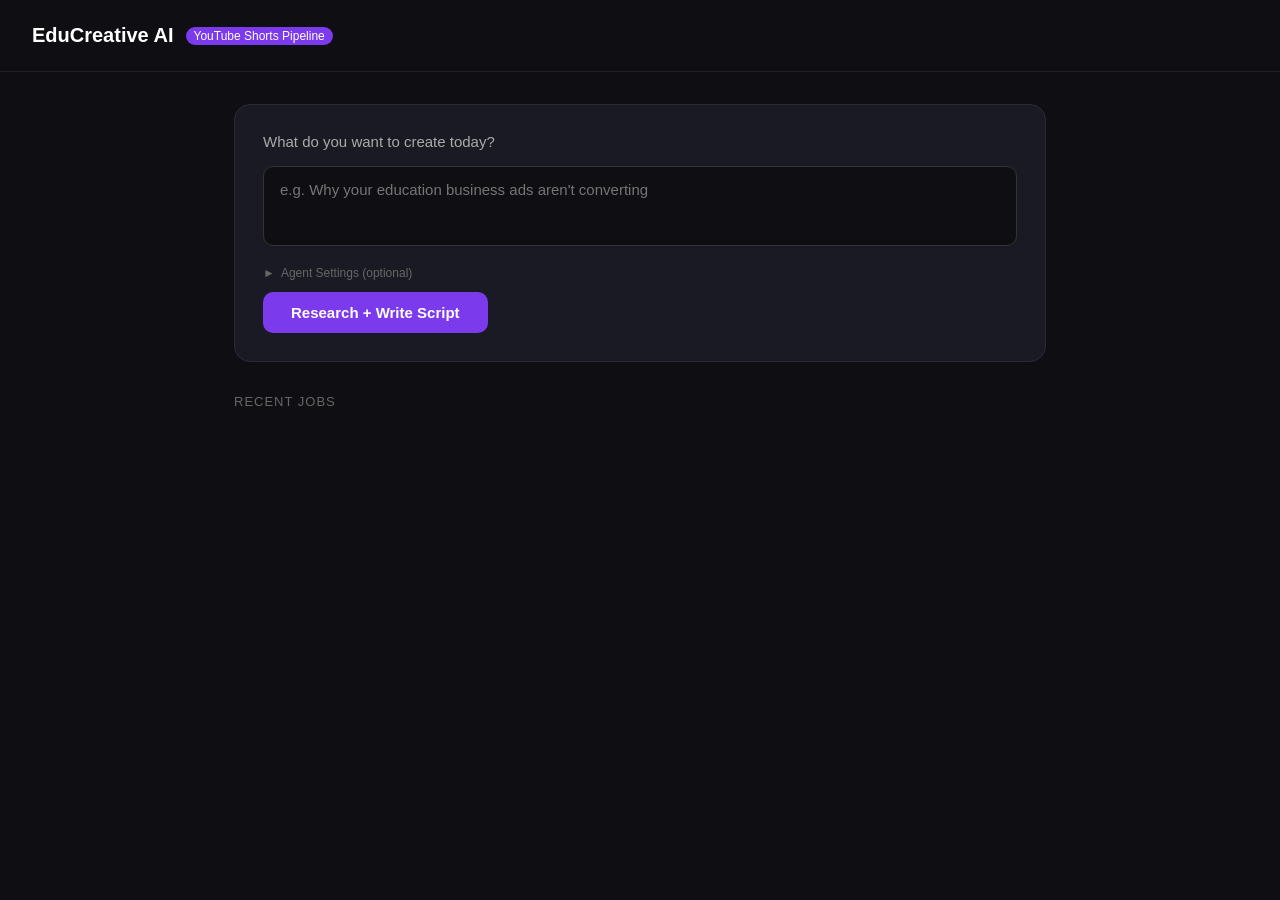
==== commit 9b3c34d9: "Deep research agent (Reddit/Quora/LinkedIn), manual thumbnail+description triggers, 2-step pipeline " ====
--- a/static/index.html
+++ b/static/index.html
@@ -32,12 +32,14 @@
   .step.active { background: #1e1b4b; color: #a78bfa; border-color: #4c1d95; }
   .step.done { background: #14532d; color: #4ade80; border-color: #166534; }
   .job-meta { font-size: 12px; color: #555; }
-  .actions { display: flex; gap: 8px; margin-top: 12px; flex-wrap: wrap; }
+  .actions { display: flex; gap: 8px; margin-top: 12px; flex-wrap: wrap; align-items: center; }
   .action-btn { font-size: 12px; padding: 6px 14px; border-radius: 7px; border: 1px solid #333; background: #111; color: #aaa; cursor: pointer; text-decoration: none; transition: all 0.2s; }
   .action-btn:hover { border-color: #7c3aed; color: #c4b5fd; }
+  .action-btn:disabled { opacity: 0.4; cursor: not-allowed; }
+  .action-btn.generating { border-color: #4c1d95; color: #a78bfa; }
   .output-section { margin-top: 16px; border-top: 1px solid #222; padding-top: 16px; }
   .output-text { font-size: 13px; color: #ccc; white-space: pre-wrap; background: #0f0f13; border-radius: 8px; padding: 12px; border: 1px solid #222; max-height: 400px; overflow-y: auto; line-height: 1.6; user-select: text; cursor: text; }
-  .tabs { display: flex; gap: 4px; margin-bottom: 12px; }
+  .tabs { display: flex; gap: 4px; margin-bottom: 12px; flex-wrap: wrap; }
   .tab { font-size: 12px; padding: 5px 12px; border-radius: 6px; cursor: pointer; border: 1px solid #222; background: #111; color: #666; }
   .tab.active { background: #1e1b4b; color: #a78bfa; border-color: #4c1d95; }
   .empty { text-align: center; padding: 48px; color: #444; font-size: 14px; }
@@ -49,10 +51,11 @@
   .agent-setting label { font-size: 12px; color: #888; display: block; margin-bottom: 6px; font-weight: 500; }
   .agent-setting small { font-size: 11px; color: #555; display: block; margin-bottom: 6px; }
   .agent-setting textarea { height: 60px; font-size: 13px; }
-  .thumbnail-img { width: 100%; max-width: 220px; border-radius: 8px; border: 1px solid #333; margin-bottom: 12px; display: block; }
   .copy-btn { font-size: 11px; padding: 3px 10px; border-radius: 5px; border: 1px solid #333; background: #111; color: #888; cursor: pointer; float: right; margin-bottom: 6px; }
   .copy-btn:hover { border-color: #7c3aed; color: #c4b5fd; }
   .copy-btn.copied { border-color: #166534; color: #4ade80; }
+  .manual-section { margin-top: 12px; padding-top: 12px; border-top: 1px solid #1e1e2e; }
+  .manual-label { font-size: 11px; color: #555; margin-bottom: 8px; text-transform: uppercase; letter-spacing: 0.5px; }
 </style>
 </head>
 <body>
@@ -63,31 +66,31 @@
 <div class="container">
   <div class="input-card">
     <h2>What do you want to create today?</h2>
-    <textarea id="topicInput" placeholder="e.g. Traditional education business vs AI education business"></textarea>
+    <textarea id="topicInput" placeholder="e.g. Why your education business ads aren't converting"></textarea>
     <div class="settings-toggle" onclick="toggleSettings()">
       <span id="settingsArrow">&#9658;</span> Agent Settings (optional)
     </div>
     <div class="settings-panel" id="settingsPanel">
       <div class="agent-setting">
-        <label>Script Writer - Extra Context</label>
-        <small>Brand voice, audience, hooks to avoid, style preferences</small>
-        <textarea id="scriptContext" placeholder="e.g. Audience: edtech founders 28-45. Open with a shocking stat. Never use 'game-changer'."></textarea>
+        <label>Script Writer — Extra Context</label>
+        <small>Override brand voice, audience, or style for this job</small>
+        <textarea id="scriptContext" placeholder="e.g. Focus on preschool owners specifically. Use the MindChamps case study as the hook."></textarea>
       </div>
       <div class="agent-setting">
-        <label>Thumbnail Designer - Extra Context</label>
-        <small>Brand colours, style, fonts, examples to follow or avoid</small>
-        <textarea id="thumbnailContext" placeholder="e.g. Brand colours: purple #7c3aed and white. Bold sans-serif. Always split-screen."></textarea>
+        <label>Thumbnail Designer — Extra Context</label>
+        <small>Override colours, style or layout for this job</small>
+        <textarea id="thumbnailContext" placeholder="e.g. Use purple #7c3aed instead of cyan. Bold sans-serif. Split-screen layout."></textarea>
       </div>
     </div>
-    <button class="btn" onclick="submitJob()">Generate Content</button>
+    <button class="btn" onclick="submitJob()">Research + Write Script</button>
   </div>
   <div class="jobs-title">Recent Jobs</div>
   <div id="jobsList"></div>
 </div>
 
 <script>
-const STEPS = ["YouTube Research", "Script", "Thumbnail", "Description"];
-const STATUS_STEPS = { queued: -1, researching: 0, scripting: 1, thumbnail: 2, description: 3, done: 4, error: -2 };
+const STEPS = ["Research", "Script"];
+const STATUS_STEPS = { queued: -1, researching: 0, scripting: 1, done: 2, error: -2 };
 let jobs = {};
 let activeStreams = new Set();
 
@@ -126,7 +129,6 @@
 async function loadJobs() {
   const res = await fetch("/jobs");
   const data = await res.json();
-  // Only update cards that are not done — avoid disturbing completed ones user is reading
   data.forEach(j => {
     if (!jobs[j.id] || jobs[j.id].status !== "done") {
       jobs[j.id] = j;
@@ -148,6 +150,22 @@
   }
 }
 
+async function generateThumbnail(jobId, btn) {
+  btn.disabled = true;
+  btn.classList.add("generating");
+  btn.textContent = "Generating...";
+  await fetch(`/jobs/${jobId}/thumbnail`, { method: "POST" });
+  await updateJobCard(jobId);
+}
+
+async function generateDescription(jobId, btn) {
+  btn.disabled = true;
+  btn.classList.add("generating");
+  btn.textContent = "Generating...";
+  await fetch(`/jobs/${jobId}/description`, { method: "POST" });
+  await updateJobCard(jobId);
+}
+
 function renderJobs(jobList) {
   const el = document.getElementById("jobsList");
   const scroll = window.scrollY;
@@ -176,38 +194,55 @@
   }).join("");
 
   let outputs = "";
-  if (job.status === "done") {
-    const thumbImg = job.thumbnail_url ? `<img src="${job.thumbnail_url}" class="thumbnail-img" alt="Thumbnail" /><br>` : "";
+  if (job.status === "done" || job.thumbnail || job.description) {
+    const tabs = [
+      { key: "script", label: "Script", show: !!job.script },
+      { key: "thumbnail", label: "Thumbnail", show: !!job.thumbnail },
+      { key: "description", label: "Description", show: !!job.description },
+      { key: "research", label: "Research", show: !!job.research },
+    ].filter(t => t.show);
+
+    const firstTab = tabs[0]?.key || "script";
+
+    const tabHtml = tabs.map((t, i) =>
+      `<div class="tab ${i === 0 ? 'active' : ''}" onclick="showTab(this,'${job.id}','${t.key}')">${t.label}</div>`
+    ).join("");
+
+    const contentHtml = `
+      <div id="tab-${job.id}-script" ${firstTab !== 'script' ? 'style="display:none"' : ''}>
+        <button class="copy-btn" onclick="copyText('script-text-${job.id}', this)">Copy</button>
+        <div id="script-text-${job.id}" class="output-text">${escHtml(job.script || "")}</div>
+      </div>
+      <div id="tab-${job.id}-thumbnail" style="display:${job.thumbnail ? (firstTab === 'thumbnail' ? 'block' : 'none') : 'none'}">
+        <button class="copy-btn" onclick="copyText('thumb-text-${job.id}', this)">Copy</button>
+        <div id="thumb-text-${job.id}" class="output-text">${escHtml(job.thumbnail || "")}</div>
+        ${job.canva_url ? `<a class="action-btn" href="${escHtml(job.canva_url)}" target="_blank" style="margin-top:8px;display:inline-block;border-color:#7c3aed;color:#c4b5fd;">Open in Canva &#8599;</a>` : ""}
+      </div>
+      <div id="tab-${job.id}-description" style="display:${job.description ? (firstTab === 'description' ? 'block' : 'none') : 'none'}">
+        <button class="copy-btn" onclick="copyText('desc-text-${job.id}', this)">Copy</button>
+        <div id="desc-text-${job.id}" class="output-text">${escHtml(job.description || "")}</div>
+      </div>
+      <div id="tab-${job.id}-research" style="display:${job.research ? (firstTab === 'research' ? 'block' : 'none') : 'none'}">
+        <button class="copy-btn" onclick="copyText('research-text-${job.id}', this)">Copy</button>
+        <div id="research-text-${job.id}" class="output-text">${escHtml(job.research || "")}</div>
+      </div>`;
+
+    const manualButtons = job.status === "done" ? `
+      <div class="manual-section">
+        <div class="manual-label">Generate on demand</div>
+        <div class="actions">
+          <button class="action-btn" onclick="generateThumbnail('${job.id}', this)">${job.thumbnail ? "Regenerate Thumbnail" : "Generate Thumbnail"}</button>
+          <button class="action-btn" onclick="generateDescription('${job.id}', this)">${job.description ? "Regenerate Description" : "Generate Description"}</button>
+          <a class="action-btn" href="/outputs/${job.id}.txt" download>Download All</a>
+        </div>
+      </div>` : "";
+
     outputs = `
       <div class="output-section">
-        <div class="tabs">
-          <div class="tab active" onclick="showTab(this,'${job.id}','script')">Script</div>
-          <div class="tab" onclick="showTab(this,'${job.id}','thumbnail')">Thumbnail</div>
-          <div class="tab" onclick="showTab(this,'${job.id}','description')">Description</div>
-          <div class="tab" onclick="showTab(this,'${job.id}','research')">Research</div>
-        </div>
-        <div id="tab-${job.id}-script">
-          <button class="copy-btn" onclick="copyText('script-text-${job.id}', this)">Copy</button>
-          <div id="script-text-${job.id}" class="output-text">${escHtml(job.script || "")}</div>
-        </div>
-        <div id="tab-${job.id}-thumbnail" style="display:none">
-          ${thumbImg}
-          <button class="copy-btn" onclick="copyText('thumb-text-${job.id}', this)">Copy</button>
-          <div id="thumb-text-${job.id}" class="output-text">${escHtml(job.thumbnail || "")}</div>
-        </div>
-        <div id="tab-${job.id}-description" style="display:none">
-          <button class="copy-btn" onclick="copyText('desc-text-${job.id}', this)">Copy</button>
-          <div id="desc-text-${job.id}" class="output-text">${escHtml(job.description || "")}</div>
-        </div>
-        <div id="tab-${job.id}-research" style="display:none">
-          <button class="copy-btn" onclick="copyText('research-text-${job.id}', this)">Copy</button>
-          <div id="research-text-${job.id}" class="output-text">${escHtml(job.research || "")}</div>
-        </div>
-      </div>
-      <div class="actions">
-        <a class="action-btn" href="/outputs/${job.id}.txt" download>Download All</a>
-        ${job.canva_url ? `<a class="action-btn" href="${escHtml(job.canva_url)}" target="_blank" style="border-color:#7c3aed;color:#c4b5fd;">Open in Canva &#8599;</a>` : ""}
-      </div>`;
+        <div class="tabs">${tabHtml}</div>
+        ${contentHtml}
+      </div>
+      ${manualButtons}`;
   }
 
   return `<div class="job-card" id="job-${job.id}">
@@ -222,7 +257,8 @@
   el.closest('.output-section').querySelectorAll('.tab').forEach(t => t.classList.remove('active'));
   el.classList.add('active');
   ['script','thumbnail','description','research'].forEach(t => {
-    document.getElementById(`tab-${jobId}-${t}`).style.display = t === tab ? 'block' : 'none';
+    const el = document.getElementById(`tab-${jobId}-${t}`);
+    if (el) el.style.display = t === tab ? 'block' : 'none';
   });
 }
 
@@ -231,7 +267,6 @@
 }
 
 loadJobs();
-// Only poll for running jobs, not on a fixed interval that disrupts reading
 setInterval(() => {
   const hasRunning = Object.values(jobs).some(j => j.status !== "done" && j.status !== "error");
   if (hasRunning) loadJobs();
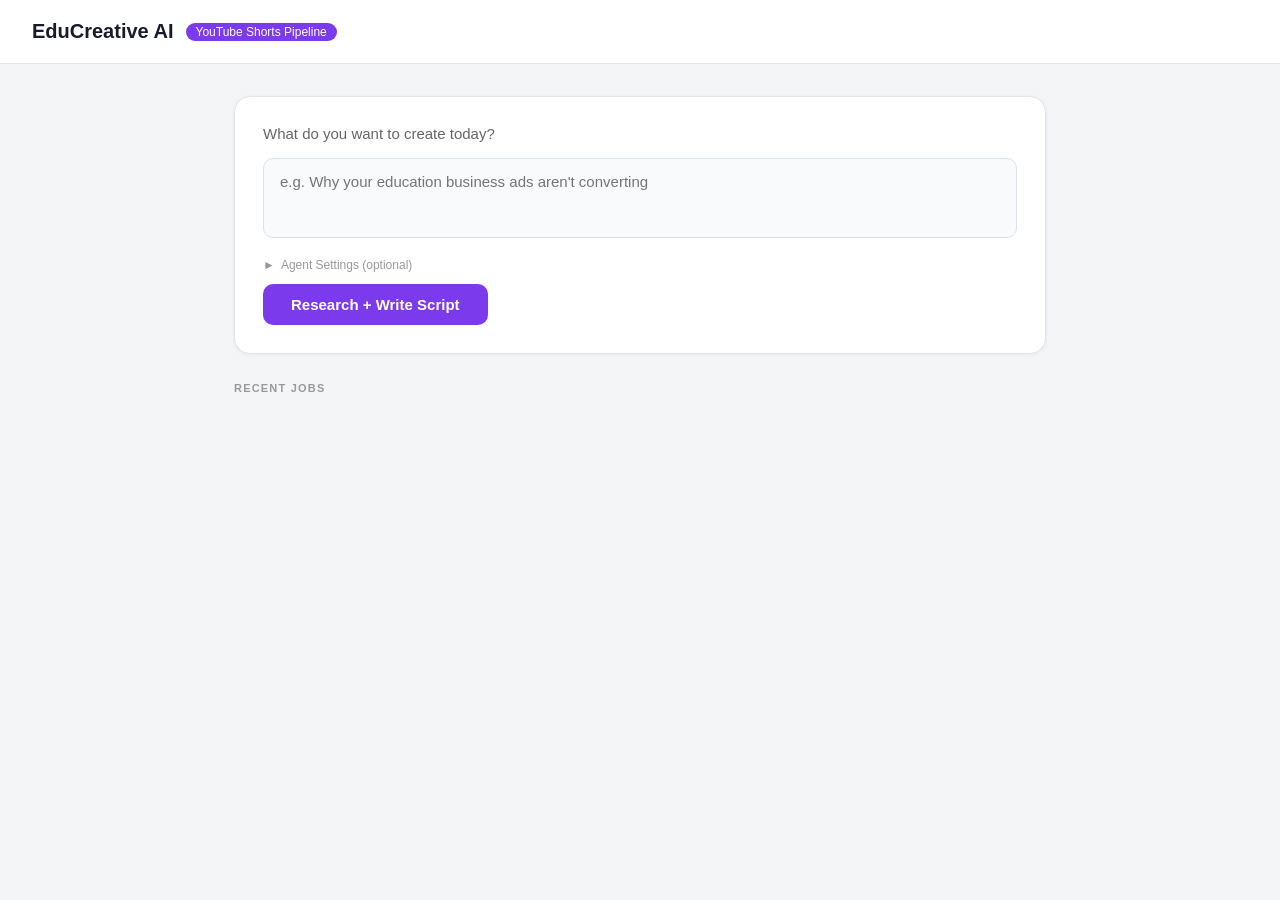
==== commit 2aedd53c: "Switch to light theme https://claude.ai/code/session_01UUJSzCkbA6nx3SFS5J5dr5" ====
--- a/static/index.html
+++ b/static/index.html
@@ -6,56 +6,57 @@
 <title>EduCreative AI</title>
 <style>
   * { box-sizing: border-box; margin: 0; padding: 0; }
-  body { font-family: -apple-system, BlinkMacSystemFont, 'Segoe UI', sans-serif; background: #0f0f13; color: #e0e0e0; min-height: 100vh; }
-  header { padding: 24px 32px; border-bottom: 1px solid #222; display: flex; align-items: center; gap: 12px; }
-  header h1 { font-size: 20px; font-weight: 600; color: #fff; }
-  header span { font-size: 12px; background: #7c3aed; color: #fff; padding: 2px 8px; border-radius: 999px; }
+  body { font-family: -apple-system, BlinkMacSystemFont, 'Segoe UI', sans-serif; background: #f4f5f7; color: #1a1a2e; min-height: 100vh; }
+  header { padding: 20px 32px; border-bottom: 1px solid #e2e4e9; background: #fff; display: flex; align-items: center; gap: 12px; }
+  header h1 { font-size: 20px; font-weight: 700; color: #1a1a2e; }
+  header span { font-size: 12px; background: #7c3aed; color: #fff; padding: 2px 10px; border-radius: 999px; font-weight: 500; }
   .container { max-width: 860px; margin: 0 auto; padding: 32px 24px; }
-  .input-card { background: #1a1a24; border: 1px solid #2a2a3a; border-radius: 16px; padding: 28px; margin-bottom: 32px; }
-  .input-card h2 { font-size: 15px; color: #aaa; margin-bottom: 16px; font-weight: 500; }
-  textarea { width: 100%; background: #0f0f13; border: 1px solid #333; border-radius: 10px; color: #fff; padding: 14px 16px; font-size: 15px; resize: none; height: 80px; font-family: inherit; outline: none; transition: border-color 0.2s; }
-  textarea:focus { border-color: #7c3aed; }
+  .input-card { background: #fff; border: 1px solid #e2e4e9; border-radius: 16px; padding: 28px; margin-bottom: 28px; box-shadow: 0 1px 4px rgba(0,0,0,0.06); }
+  .input-card h2 { font-size: 15px; color: #666; margin-bottom: 16px; font-weight: 500; }
+  textarea { width: 100%; background: #f9fafb; border: 1px solid #dde1e9; border-radius: 10px; color: #1a1a2e; padding: 14px 16px; font-size: 15px; resize: none; height: 80px; font-family: inherit; outline: none; transition: border-color 0.2s; }
+  textarea:focus { border-color: #7c3aed; background: #fff; }
   .btn { background: #7c3aed; color: #fff; border: none; border-radius: 10px; padding: 12px 28px; font-size: 15px; font-weight: 600; cursor: pointer; transition: background 0.2s; margin-top: 12px; }
   .btn:hover { background: #6d28d9; }
-  .btn:disabled { background: #444; cursor: not-allowed; }
-  .jobs-title { font-size: 13px; color: #666; text-transform: uppercase; letter-spacing: 1px; margin-bottom: 16px; }
-  .job-card { background: #1a1a24; border: 1px solid #2a2a3a; border-radius: 12px; padding: 20px 24px; margin-bottom: 12px; }
+  .btn:disabled { background: #c4b5fd; cursor: not-allowed; }
+  .jobs-title { font-size: 11px; color: #999; text-transform: uppercase; letter-spacing: 1.2px; margin-bottom: 14px; font-weight: 600; }
+  .job-card { background: #fff; border: 1px solid #e2e4e9; border-radius: 12px; padding: 20px 24px; margin-bottom: 12px; box-shadow: 0 1px 3px rgba(0,0,0,0.05); }
   .job-header { display: flex; justify-content: space-between; align-items: flex-start; margin-bottom: 12px; }
-  .job-topic { font-size: 15px; font-weight: 500; color: #fff; flex: 1; }
+  .job-topic { font-size: 15px; font-weight: 600; color: #1a1a2e; flex: 1; }
   .badge { font-size: 11px; padding: 3px 10px; border-radius: 999px; font-weight: 600; white-space: nowrap; }
-  .badge-queued { background: #333; color: #aaa; }
-  .badge-done { background: #14532d; color: #4ade80; }
-  .badge-error { background: #450a0a; color: #f87171; }
-  .badge-running { background: #1e1b4b; color: #a78bfa; }
-  .progress { display: flex; gap: 8px; margin-bottom: 12px; flex-wrap: wrap; }
-  .step { font-size: 12px; padding: 4px 10px; border-radius: 6px; background: #111; color: #555; border: 1px solid #222; }
-  .step.active { background: #1e1b4b; color: #a78bfa; border-color: #4c1d95; }
-  .step.done { background: #14532d; color: #4ade80; border-color: #166534; }
-  .job-meta { font-size: 12px; color: #555; }
+  .badge-queued { background: #f0f0f0; color: #888; }
+  .badge-done { background: #dcfce7; color: #16a34a; }
+  .badge-error { background: #fee2e2; color: #dc2626; }
+  .badge-running { background: #ede9fe; color: #7c3aed; }
+  .progress { display: flex; gap: 6px; margin-bottom: 12px; flex-wrap: wrap; }
+  .step { font-size: 12px; padding: 4px 10px; border-radius: 6px; background: #f4f5f7; color: #aaa; border: 1px solid #e2e4e9; }
+  .step.active { background: #ede9fe; color: #7c3aed; border-color: #c4b5fd; }
+  .step.done { background: #dcfce7; color: #16a34a; border-color: #bbf7d0; }
+  .job-meta { font-size: 12px; color: #aaa; }
   .actions { display: flex; gap: 8px; margin-top: 12px; flex-wrap: wrap; align-items: center; }
-  .action-btn { font-size: 12px; padding: 6px 14px; border-radius: 7px; border: 1px solid #333; background: #111; color: #aaa; cursor: pointer; text-decoration: none; transition: all 0.2s; }
-  .action-btn:hover { border-color: #7c3aed; color: #c4b5fd; }
+  .action-btn { font-size: 12px; padding: 6px 14px; border-radius: 7px; border: 1px solid #dde1e9; background: #f9fafb; color: #555; cursor: pointer; text-decoration: none; transition: all 0.2s; font-family: inherit; }
+  .action-btn:hover { border-color: #7c3aed; color: #7c3aed; background: #faf5ff; }
   .action-btn:disabled { opacity: 0.4; cursor: not-allowed; }
-  .action-btn.generating { border-color: #4c1d95; color: #a78bfa; }
-  .output-section { margin-top: 16px; border-top: 1px solid #222; padding-top: 16px; }
-  .output-text { font-size: 13px; color: #ccc; white-space: pre-wrap; background: #0f0f13; border-radius: 8px; padding: 12px; border: 1px solid #222; max-height: 400px; overflow-y: auto; line-height: 1.6; user-select: text; cursor: text; }
+  .action-btn.generating { border-color: #c4b5fd; color: #7c3aed; background: #faf5ff; }
+  .output-section { margin-top: 16px; border-top: 1px solid #f0f0f0; padding-top: 16px; }
+  .output-text { font-size: 13px; color: #333; white-space: pre-wrap; background: #f9fafb; border-radius: 8px; padding: 14px; border: 1px solid #e2e4e9; max-height: 420px; overflow-y: auto; line-height: 1.7; user-select: text; cursor: text; }
   .tabs { display: flex; gap: 4px; margin-bottom: 12px; flex-wrap: wrap; }
-  .tab { font-size: 12px; padding: 5px 12px; border-radius: 6px; cursor: pointer; border: 1px solid #222; background: #111; color: #666; }
-  .tab.active { background: #1e1b4b; color: #a78bfa; border-color: #4c1d95; }
-  .empty { text-align: center; padding: 48px; color: #444; font-size: 14px; }
-  .settings-toggle { font-size: 12px; color: #666; cursor: pointer; display: flex; align-items: center; gap: 6px; margin-top: 16px; user-select: none; }
-  .settings-toggle:hover { color: #a78bfa; }
-  .settings-panel { display: none; margin-top: 16px; border-top: 1px solid #222; padding-top: 16px; }
+  .tab { font-size: 12px; padding: 5px 14px; border-radius: 6px; cursor: pointer; border: 1px solid #e2e4e9; background: #f4f5f7; color: #888; font-weight: 500; transition: all 0.15s; }
+  .tab:hover { border-color: #c4b5fd; color: #7c3aed; }
+  .tab.active { background: #7c3aed; color: #fff; border-color: #7c3aed; }
+  .empty { text-align: center; padding: 48px; color: #bbb; font-size: 14px; }
+  .settings-toggle { font-size: 12px; color: #999; cursor: pointer; display: flex; align-items: center; gap: 6px; margin-top: 16px; user-select: none; }
+  .settings-toggle:hover { color: #7c3aed; }
+  .settings-panel { display: none; margin-top: 16px; border-top: 1px solid #f0f0f0; padding-top: 16px; }
   .settings-panel.open { display: block; }
   .agent-setting { margin-bottom: 16px; }
-  .agent-setting label { font-size: 12px; color: #888; display: block; margin-bottom: 6px; font-weight: 500; }
-  .agent-setting small { font-size: 11px; color: #555; display: block; margin-bottom: 6px; }
+  .agent-setting label { font-size: 12px; color: #666; display: block; margin-bottom: 6px; font-weight: 600; }
+  .agent-setting small { font-size: 11px; color: #aaa; display: block; margin-bottom: 6px; }
   .agent-setting textarea { height: 60px; font-size: 13px; }
-  .copy-btn { font-size: 11px; padding: 3px 10px; border-radius: 5px; border: 1px solid #333; background: #111; color: #888; cursor: pointer; float: right; margin-bottom: 6px; }
-  .copy-btn:hover { border-color: #7c3aed; color: #c4b5fd; }
-  .copy-btn.copied { border-color: #166534; color: #4ade80; }
-  .manual-section { margin-top: 12px; padding-top: 12px; border-top: 1px solid #1e1e2e; }
-  .manual-label { font-size: 11px; color: #555; margin-bottom: 8px; text-transform: uppercase; letter-spacing: 0.5px; }
+  .copy-btn { font-size: 11px; padding: 3px 10px; border-radius: 5px; border: 1px solid #e2e4e9; background: #f4f5f7; color: #999; cursor: pointer; float: right; margin-bottom: 6px; font-family: inherit; }
+  .copy-btn:hover { border-color: #7c3aed; color: #7c3aed; }
+  .copy-btn.copied { border-color: #16a34a; color: #16a34a; background: #dcfce7; }
+  .manual-section { margin-top: 14px; padding-top: 14px; border-top: 1px solid #f0f0f0; }
+  .manual-label { font-size: 11px; color: #bbb; margin-bottom: 8px; text-transform: uppercase; letter-spacing: 0.5px; font-weight: 600; }
 </style>
 </head>
 <body>
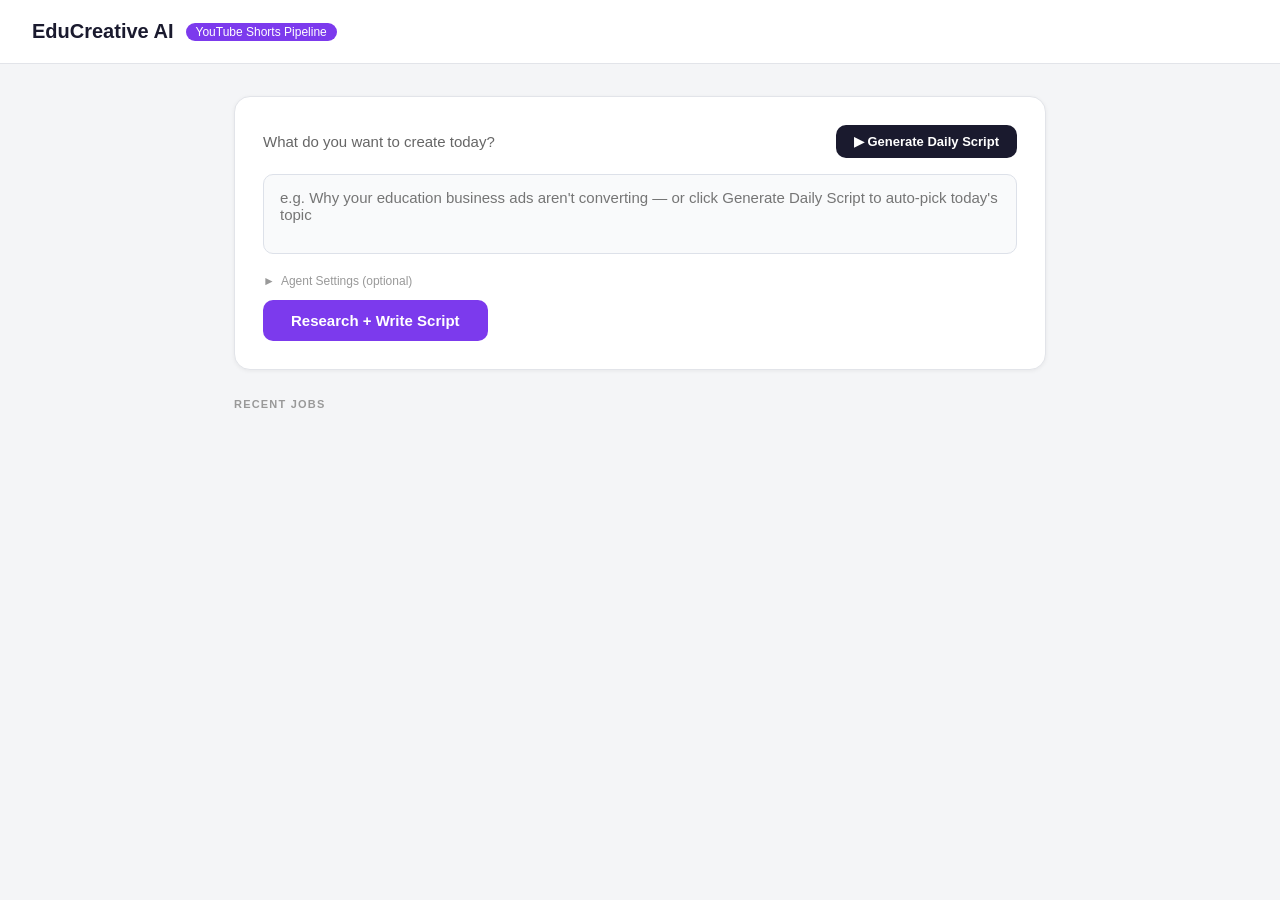
==== commit 16840120: "Add daily script agent with hook-first pipeline for education business videos - New hook_agent.py: g" ====
--- a/static/index.html
+++ b/static/index.html
@@ -57,6 +57,11 @@
   .copy-btn.copied { border-color: #16a34a; color: #16a34a; background: #dcfce7; }
   .manual-section { margin-top: 14px; padding-top: 14px; border-top: 1px solid #f0f0f0; }
   .manual-label { font-size: 11px; color: #bbb; margin-bottom: 8px; text-transform: uppercase; letter-spacing: 0.5px; font-weight: 600; }
+  .btn-daily { background: #1a1a2e; margin-top: 0; font-size: 13px; padding: 9px 18px; }
+  .btn-daily:hover { background: #2d2d50; }
+  .daily-badge { font-size: 10px; background: #1a1a2e; color: #c4b5fd; padding: 2px 8px; border-radius: 999px; font-weight: 600; margin-left: 8px; vertical-align: middle; }
+  .winning-hook-box { background: #faf5ff; border: 2px solid #7c3aed; border-radius: 8px; padding: 14px 16px; margin-bottom: 12px; font-size: 14px; font-weight: 600; color: #3b0764; line-height: 1.5; }
+  .winning-hook-label { font-size: 10px; color: #7c3aed; text-transform: uppercase; letter-spacing: 1px; font-weight: 700; margin-bottom: 6px; }
 </style>
 </head>
 <body>
@@ -66,8 +71,12 @@
 </header>
 <div class="container">
   <div class="input-card">
-    <h2>What do you want to create today?</h2>
-    <textarea id="topicInput" placeholder="e.g. Why your education business ads aren't converting"></textarea>
+    <div style="display:flex;justify-content:space-between;align-items:center;margin-bottom:16px;flex-wrap:wrap;gap:10px;">
+      <h2 style="margin:0;">What do you want to create today?</h2>
+      <button class="btn btn-daily" onclick="generateDaily()" id="dailyBtn">&#9654; Generate Daily Script</button>
+    </div>
+    <div id="dailyTopicBanner" style="display:none;background:#f5f0ff;border:1px solid #c4b5fd;border-radius:8px;padding:10px 14px;margin-bottom:14px;font-size:13px;color:#5b21b6;"></div>
+    <textarea id="topicInput" placeholder="e.g. Why your education business ads aren't converting — or click Generate Daily Script to auto-pick today's topic"></textarea>
     <div class="settings-toggle" onclick="toggleSettings()">
       <span id="settingsArrow">&#9658;</span> Agent Settings (optional)
     </div>
@@ -90,8 +99,8 @@
 </div>
 
 <script>
-const STEPS = ["Research", "Script"];
-const STATUS_STEPS = { queued: -1, researching: 0, scripting: 1, done: 2, error: -2 };
+const STEPS = ["Research", "Hooks", "Script"];
+const STATUS_STEPS = { queued: -1, researching: 0, hooks: 1, scripting: 2, done: 3, error: -2 };
 let jobs = {};
 let activeStreams = new Set();
 
@@ -118,6 +127,28 @@
   streamJob(data.job_id);
 }
 
+async function generateDaily() {
+  const btn = document.getElementById("dailyBtn");
+  btn.disabled = true;
+  btn.textContent = "Generating...";
+  try {
+    const res = await fetch("/daily", { method: "POST" });
+    const data = await res.json();
+    const banner = document.getElementById("dailyTopicBanner");
+    banner.style.display = "block";
+    banner.innerHTML = `<strong>Today's topic:</strong> ${escHtml(data.topic)}${data.already_exists ? " <em>(already generated today — scroll down)</em>" : ""}`;
+    if (!data.already_exists) {
+      const job = await (await fetch(`/jobs/${data.job_id}`)).json();
+      jobs[job.id] = job;
+      renderJobs(Object.values(jobs).sort((a,b) => b.created_at.localeCompare(a.created_at)));
+      streamJob(data.job_id);
+    }
+  } finally {
+    btn.disabled = false;
+    btn.innerHTML = "&#9654; Generate Daily Script";
+  }
+}
+
 function streamJob(jobId) {
   if (activeStreams.has(jobId)) return;
   activeStreams.add(jobId);
@@ -195,9 +226,10 @@
   }).join("");
 
   let outputs = "";
-  if (job.status === "done" || job.thumbnail || job.description) {
+  if (job.status === "done" || job.thumbnail || job.description || job.script || job.hook_variants) {
     const tabs = [
       { key: "script", label: "Script", show: !!job.script },
+      { key: "hooks", label: "Hook Variants", show: !!job.hook_variants },
       { key: "thumbnail", label: "Thumbnail", show: !!job.thumbnail },
       { key: "description", label: "Description", show: !!job.description },
       { key: "research", label: "Research", show: !!job.research },
@@ -209,10 +241,21 @@
       `<div class="tab ${i === 0 ? 'active' : ''}" onclick="showTab(this,'${job.id}','${t.key}')">${t.label}</div>`
     ).join("");
 
+    const winningHookHtml = job.winning_hook ? `
+      <div class="winning-hook-box">
+        <div class="winning-hook-label">&#9733; Winning Hook</div>
+        ${escHtml(job.winning_hook)}
+      </div>` : "";
+
     const contentHtml = `
       <div id="tab-${job.id}-script" ${firstTab !== 'script' ? 'style="display:none"' : ''}>
+        ${winningHookHtml}
         <button class="copy-btn" onclick="copyText('script-text-${job.id}', this)">Copy</button>
         <div id="script-text-${job.id}" class="output-text">${escHtml(job.script || "")}</div>
+      </div>
+      <div id="tab-${job.id}-hooks" style="display:${job.hook_variants ? (firstTab === 'hooks' ? 'block' : 'none') : 'none'}">
+        <button class="copy-btn" onclick="copyText('hooks-text-${job.id}', this)">Copy</button>
+        <div id="hooks-text-${job.id}" class="output-text">${escHtml(job.hook_variants || "")}</div>
       </div>
       <div id="tab-${job.id}-thumbnail" style="display:${job.thumbnail ? (firstTab === 'thumbnail' ? 'block' : 'none') : 'none'}">
         <button class="copy-btn" onclick="copyText('thumb-text-${job.id}', this)">Copy</button>
@@ -246,8 +289,9 @@
       ${manualButtons}`;
   }
 
+  const dailyBadge = job.is_daily ? `<span class="daily-badge">Daily</span>` : "";
   return `<div class="job-card" id="job-${job.id}">
-    <div class="job-header"><div class="job-topic">${escHtml(job.topic)}</div><span class="badge ${badgeClass}">${badgeLabel}</span></div>
+    <div class="job-header"><div class="job-topic">${escHtml(job.topic)}${dailyBadge}</div><span class="badge ${badgeClass}">${badgeLabel}</span></div>
     <div class="progress">${steps}</div>
     <div class="job-meta">${date} &middot; ID: ${job.id}</div>
     ${outputs}
@@ -257,7 +301,7 @@
 function showTab(el, jobId, tab) {
   el.closest('.output-section').querySelectorAll('.tab').forEach(t => t.classList.remove('active'));
   el.classList.add('active');
-  ['script','thumbnail','description','research'].forEach(t => {
+  ['script','hooks','thumbnail','description','research'].forEach(t => {
     const el = document.getElementById(`tab-${jobId}-${t}`);
     if (el) el.style.display = t === tab ? 'block' : 'none';
   });
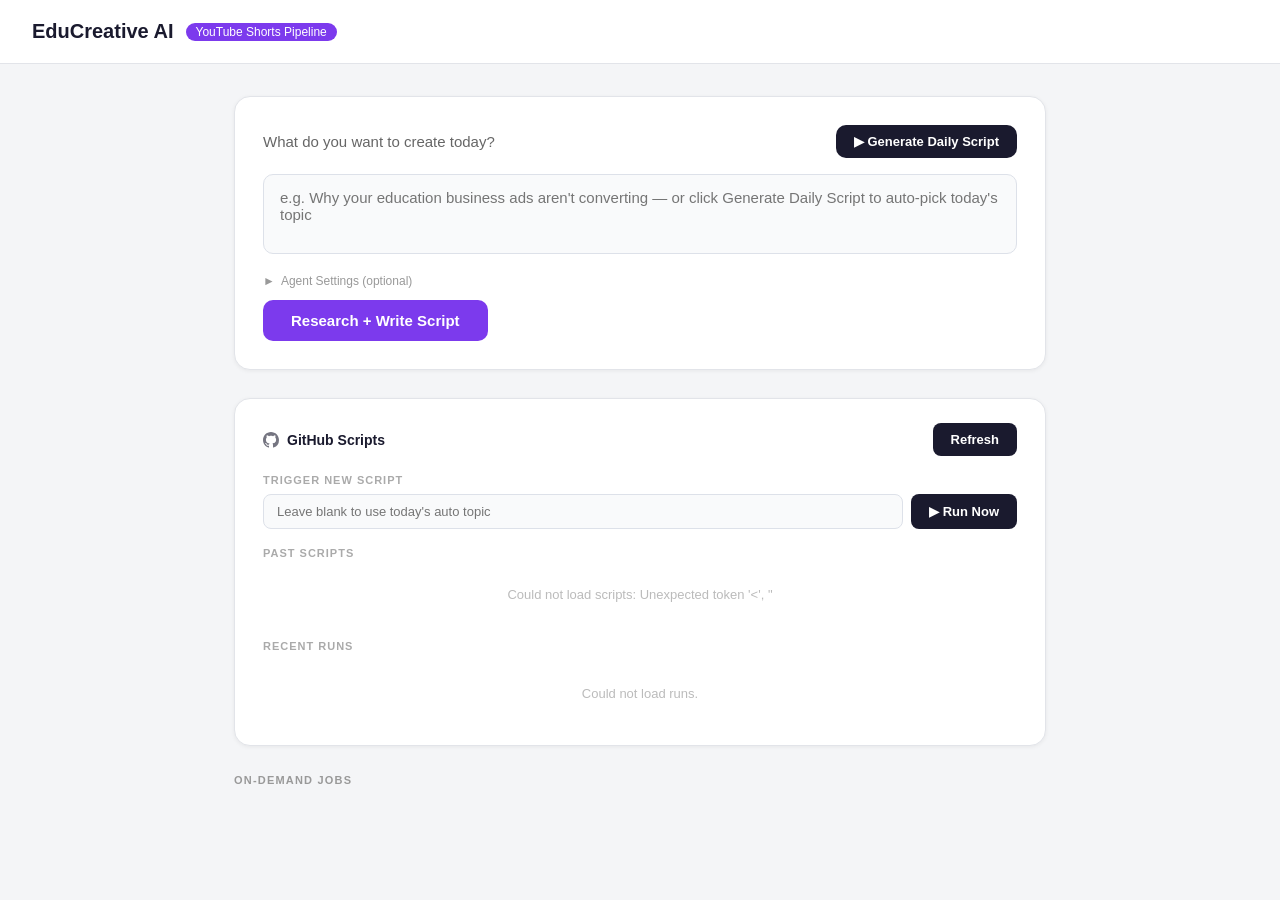
==== commit 48d3594e: "Add GitHub Actions panel to dashboard New /gh/* endpoints proxy GitHub API calls server-side (GITHUB" ====
--- a/static/index.html
+++ b/static/index.html
@@ -62,6 +62,41 @@
   .daily-badge { font-size: 10px; background: #1a1a2e; color: #c4b5fd; padding: 2px 8px; border-radius: 999px; font-weight: 600; margin-left: 8px; vertical-align: middle; }
   .winning-hook-box { background: #faf5ff; border: 2px solid #7c3aed; border-radius: 8px; padding: 14px 16px; margin-bottom: 12px; font-size: 14px; font-weight: 600; color: #3b0764; line-height: 1.5; }
   .winning-hook-label { font-size: 10px; color: #7c3aed; text-transform: uppercase; letter-spacing: 1px; font-weight: 700; margin-bottom: 6px; }
+  /* GitHub panel */
+  .gh-panel { background: #fff; border: 1px solid #e2e4e9; border-radius: 16px; padding: 24px 28px; margin-bottom: 28px; box-shadow: 0 1px 4px rgba(0,0,0,0.06); }
+  .gh-panel-header { display: flex; justify-content: space-between; align-items: center; margin-bottom: 18px; flex-wrap: wrap; gap: 10px; }
+  .gh-panel-title { font-size: 14px; font-weight: 700; color: #1a1a2e; display: flex; align-items: center; gap: 8px; }
+  .gh-panel-title svg { opacity: 0.6; }
+  .gh-trigger-row { display: flex; gap: 8px; margin-bottom: 16px; flex-wrap: wrap; }
+  .gh-topic-input { flex: 1; min-width: 180px; background: #f9fafb; border: 1px solid #dde1e9; border-radius: 8px; color: #1a1a2e; padding: 9px 13px; font-size: 13px; font-family: inherit; outline: none; }
+  .gh-topic-input:focus { border-color: #7c3aed; }
+  .btn-gh { background: #1a1a2e; color: #fff; border: none; border-radius: 8px; padding: 9px 18px; font-size: 13px; font-weight: 600; cursor: pointer; white-space: nowrap; }
+  .btn-gh:hover { background: #2d2d50; }
+  .btn-gh:disabled { opacity: 0.5; cursor: not-allowed; }
+  .gh-scripts-list { display: flex; flex-direction: column; gap: 6px; }
+  .gh-script-row { display: flex; align-items: center; justify-content: space-between; padding: 10px 14px; border: 1px solid #e2e4e9; border-radius: 8px; background: #f9fafb; cursor: pointer; transition: all 0.15s; gap: 10px; }
+  .gh-script-row:hover { border-color: #7c3aed; background: #faf5ff; }
+  .gh-script-row.active { border-color: #7c3aed; background: #faf5ff; }
+  .gh-script-name { font-size: 13px; font-weight: 600; color: #1a1a2e; }
+  .gh-script-open { font-size: 11px; color: #7c3aed; }
+  .gh-script-content { margin-top: 10px; font-size: 13px; color: #333; white-space: pre-wrap; background: #f9fafb; border-radius: 8px; padding: 16px; border: 1px solid #e2e4e9; max-height: 500px; overflow-y: auto; line-height: 1.75; display: none; }
+  .gh-script-content.open { display: block; }
+  .gh-runs-list { display: flex; flex-direction: column; gap: 5px; margin-top: 14px; }
+  .gh-run-row { display: flex; align-items: center; gap: 10px; font-size: 12px; color: #666; padding: 7px 12px; border-radius: 7px; background: #f4f5f7; }
+  .gh-run-dot { width: 8px; height: 8px; border-radius: 50%; flex-shrink: 0; }
+  .gh-run-dot.success { background: #16a34a; }
+  .gh-run-dot.failure { background: #dc2626; }
+  .gh-run-dot.running { background: #7c3aed; animation: pulse 1.2s infinite; }
+  .gh-run-dot.pending { background: #d1d5db; }
+  @keyframes pulse { 0%,100%{opacity:1} 50%{opacity:0.3} }
+  .gh-run-link { margin-left: auto; color: #7c3aed; text-decoration: none; font-size: 11px; }
+  .gh-run-link:hover { text-decoration: underline; }
+  .gh-section-label { font-size: 11px; color: #aaa; text-transform: uppercase; letter-spacing: 1px; font-weight: 600; margin-bottom: 8px; }
+  .gh-empty { font-size: 13px; color: #bbb; text-align: center; padding: 20px; }
+  .gh-trigger-success { font-size: 12px; color: #16a34a; padding: 8px 12px; background: #dcfce7; border-radius: 7px; display: none; }
+  .gh-trigger-success.show { display: block; }
+  .gh-error { font-size: 12px; color: #dc2626; padding: 8px 12px; background: #fee2e2; border-radius: 7px; display: none; }
+  .gh-error.show { display: block; }
 </style>
 </head>
 <body>
@@ -94,7 +129,32 @@
     </div>
     <button class="btn" onclick="submitJob()">Research + Write Script</button>
   </div>
-  <div class="jobs-title">Recent Jobs</div>
+  <!-- GitHub Scripts Panel -->
+  <div class="gh-panel">
+    <div class="gh-panel-header">
+      <div class="gh-panel-title">
+        <svg width="16" height="16" viewBox="0 0 16 16" fill="currentColor"><path d="M8 0C3.58 0 0 3.58 0 8c0 3.54 2.29 6.53 5.47 7.59.4.07.55-.17.55-.38 0-.19-.01-.82-.01-1.49-2.01.37-2.53-.49-2.69-.94-.09-.23-.48-.94-.82-1.13-.28-.15-.68-.52-.01-.53.63-.01 1.08.58 1.23.82.72 1.21 1.87.87 2.33.66.07-.52.28-.87.51-1.07-1.78-.2-3.64-.89-3.64-3.95 0-.87.31-1.59.82-2.15-.08-.2-.36-1.02.08-2.12 0 0 .67-.21 2.2.82.64-.18 1.32-.27 2-.27.68 0 1.36.09 2 .27 1.53-1.04 2.2-.82 2.2-.82.44 1.1.16 1.92.08 2.12.51.56.82 1.27.82 2.15 0 3.07-1.87 3.75-3.65 3.95.29.25.54.73.54 1.48 0 1.07-.01 1.93-.01 2.2 0 .21.15.46.55.38A8.013 8.013 0 0016 8c0-4.42-3.58-8-8-8z"/></svg>
+        GitHub Scripts
+      </div>
+      <button class="btn-gh" onclick="refreshScripts()">Refresh</button>
+    </div>
+
+    <div class="gh-section-label">Trigger new script</div>
+    <div class="gh-trigger-row">
+      <input class="gh-topic-input" id="ghTopicInput" placeholder="Leave blank to use today's auto topic" />
+      <button class="btn-gh" id="ghTriggerBtn" onclick="triggerWorkflow()">&#9654; Run Now</button>
+    </div>
+    <div class="gh-trigger-success" id="ghTriggerSuccess">Workflow triggered — check Runs below. Script will be committed to the repo in ~2 minutes.</div>
+    <div class="gh-error" id="ghTriggerError"></div>
+
+    <div class="gh-section-label" style="margin-top:18px;">Past scripts</div>
+    <div class="gh-scripts-list" id="ghScriptsList"><div class="gh-empty">Loading...</div></div>
+
+    <div class="gh-section-label" style="margin-top:18px;">Recent runs</div>
+    <div class="gh-runs-list" id="ghRunsList"><div class="gh-empty">Loading...</div></div>
+  </div>
+
+  <div class="jobs-title">On-demand Jobs</div>
   <div id="jobsList"></div>
 </div>
 
@@ -311,6 +371,140 @@
   return (str || "").replace(/&/g,"&amp;").replace(/</g,"&lt;").replace(/>/g,"&gt;");
 }
 
+// ── GitHub panel ──────────────────────────────────────────────────────────────
+
+let openScript = null;
+
+async function triggerWorkflow() {
+  const btn = document.getElementById("ghTriggerBtn");
+  const topic = document.getElementById("ghTopicInput").value.trim();
+  const successEl = document.getElementById("ghTriggerSuccess");
+  const errorEl = document.getElementById("ghTriggerError");
+  successEl.classList.remove("show");
+  errorEl.classList.remove("show");
+  btn.disabled = true;
+  btn.textContent = "Triggering...";
+  try {
+    const res = await fetch("/gh/trigger", {
+      method: "POST",
+      headers: {"Content-Type":"application/json"},
+      body: JSON.stringify({topic_override: topic}),
+    });
+    const data = await res.json();
+    if (data.ok) {
+      successEl.classList.add("show");
+      document.getElementById("ghTopicInput").value = "";
+      setTimeout(refreshRuns, 4000);
+    } else {
+      errorEl.textContent = `Error: ${data.detail || data.status}. Make sure GITHUB_TOKEN is set in your environment.`;
+      errorEl.classList.add("show");
+    }
+  } catch(e) {
+    errorEl.textContent = `Request failed: ${e.message}`;
+    errorEl.classList.add("show");
+  } finally {
+    btn.disabled = false;
+    btn.innerHTML = "&#9654; Run Now";
+  }
+}
+
+async function refreshScripts() {
+  const el = document.getElementById("ghScriptsList");
+  el.innerHTML = '<div class="gh-empty">Loading...</div>';
+  try {
+    const res = await fetch("/gh/scripts");
+    const data = await res.json();
+    if (!data.scripts || !data.scripts.length) {
+      el.innerHTML = '<div class="gh-empty">No scripts yet — trigger a run above to generate the first one.</div>';
+      return;
+    }
+    el.innerHTML = data.scripts.map(s => `
+      <div>
+        <div class="gh-script-row ${openScript === s.name ? 'active' : ''}" onclick="toggleScript('${s.name}', this)">
+          <span class="gh-script-name">${s.name.replace('.md','')}</span>
+          <span class="gh-script-open">${openScript === s.name ? 'Close' : 'Read script'} &#8594;</span>
+        </div>
+        <div class="gh-script-content ${openScript === s.name ? 'open' : ''}" id="ghContent-${s.name.replace(/\./g,'_')}">Loading...</div>
+      </div>`).join("");
+    // If one was open, reload its content
+    if (openScript) loadScriptContent(openScript);
+  } catch(e) {
+    el.innerHTML = `<div class="gh-empty">Could not load scripts: ${e.message}</div>`;
+  }
+}
+
+async function toggleScript(name, rowEl) {
+  const contentId = "ghContent-" + name.replace(/\./g, '_');
+  const contentEl = document.getElementById(contentId);
+  if (openScript === name) {
+    openScript = null;
+    contentEl.classList.remove("open");
+    rowEl.querySelector('.gh-script-open').textContent = "Read script →";
+    rowEl.classList.remove("active");
+    return;
+  }
+  // Close any previously open
+  document.querySelectorAll('.gh-script-content.open').forEach(el => el.classList.remove('open'));
+  document.querySelectorAll('.gh-script-row.active').forEach(el => {
+    el.classList.remove('active');
+    el.querySelector('.gh-script-open').textContent = "Read script →";
+  });
+  openScript = name;
+  rowEl.classList.add("active");
+  rowEl.querySelector('.gh-script-open').textContent = "Close →";
+  contentEl.classList.add("open");
+  contentEl.textContent = "Loading...";
+  loadScriptContent(name);
+}
+
+async function loadScriptContent(name) {
+  const contentId = "ghContent-" + name.replace(/\./g, '_');
+  const el = document.getElementById(contentId);
+  if (!el) return;
+  try {
+    const res = await fetch(`/gh/scripts/${name}`);
+    const data = await res.json();
+    el.textContent = data.content || "Empty file.";
+  } catch(e) {
+    el.textContent = `Failed to load: ${e.message}`;
+  }
+}
+
+async function refreshRuns() {
+  const el = document.getElementById("ghRunsList");
+  try {
+    const res = await fetch("/gh/runs");
+    const data = await res.json();
+    if (!data.runs || !data.runs.length) {
+      el.innerHTML = '<div class="gh-empty">No runs yet.</div>';
+      return;
+    }
+    el.innerHTML = data.runs.map(r => {
+      const dotClass = r.conclusion === "success" ? "success"
+        : r.conclusion === "failure" ? "failure"
+        : r.status === "in_progress" || r.status === "queued" ? "running"
+        : "pending";
+      const label = r.conclusion || r.status;
+      const date = new Date(r.created_at).toLocaleString();
+      return `<div class="gh-run-row">
+        <div class="gh-run-dot ${dotClass}"></div>
+        <span>${date}</span>
+        <span style="color:#aaa;">—</span>
+        <span style="text-transform:capitalize;">${label}</span>
+        <a class="gh-run-link" href="${r.html_url}" target="_blank">View &#8599;</a>
+      </div>`;
+    }).join("");
+  } catch(e) {
+    el.innerHTML = `<div class="gh-empty">Could not load runs.</div>`;
+  }
+}
+
+// Initial load of GitHub panel
+refreshScripts();
+refreshRuns();
+// Poll runs every 30s in case one is in progress
+setInterval(refreshRuns, 30000);
+
 loadJobs();
 setInterval(() => {
   const hasRunning = Object.values(jobs).some(j => j.status !== "done" && j.status !== "error");
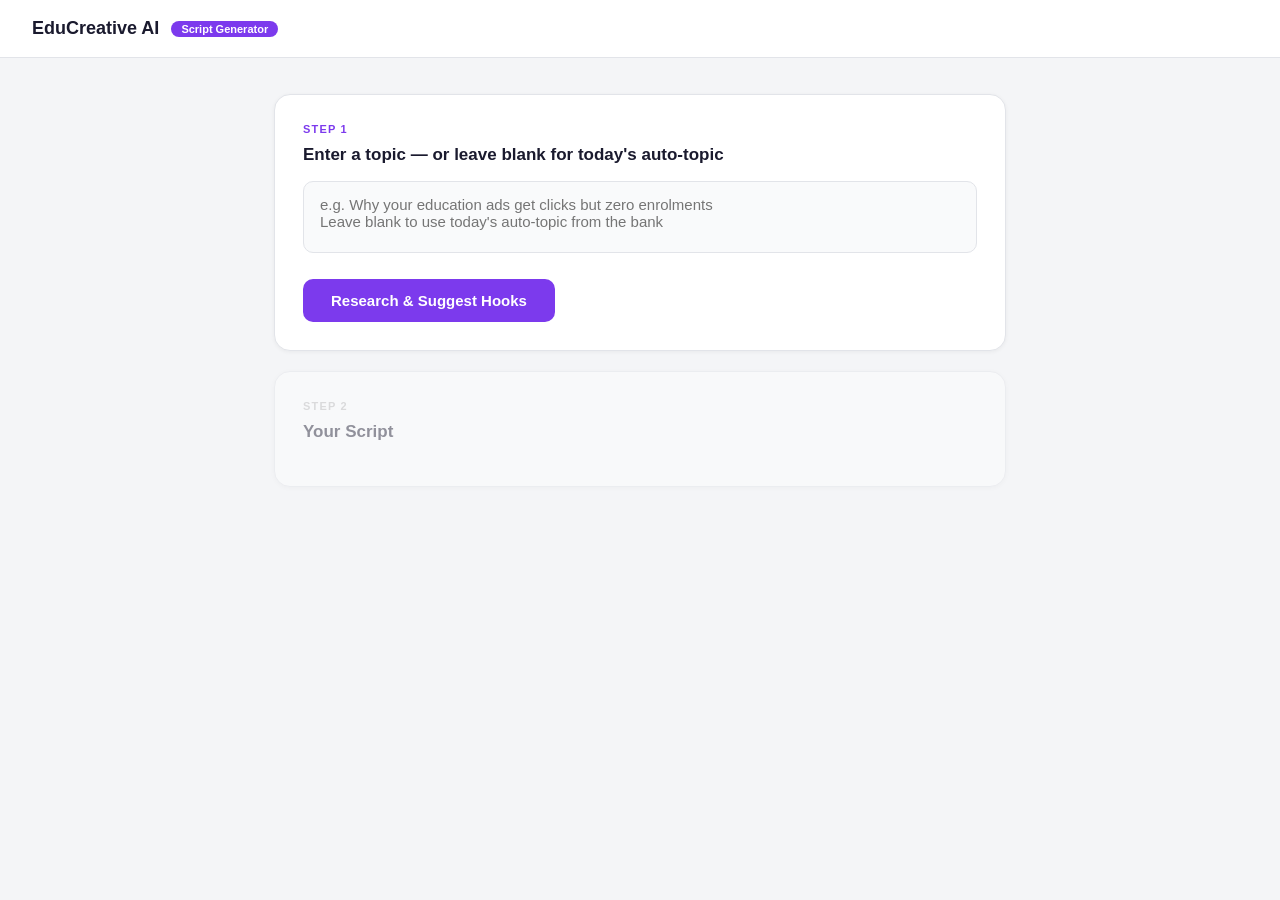
==== commit d0404d62: "Simplify to clean two-step dashboard: research+hooks then write Step 1: enter topic (or use today's " ====
--- a/static/index.html
+++ b/static/index.html
@@ -3,513 +3,419 @@
 <head>
 <meta charset="UTF-8">
 <meta name="viewport" content="width=device-width, initial-scale=1.0">
-<title>EduCreative AI</title>
+<title>EduCreative — Script Generator</title>
 <style>
-  * { box-sizing: border-box; margin: 0; padding: 0; }
-  body { font-family: -apple-system, BlinkMacSystemFont, 'Segoe UI', sans-serif; background: #f4f5f7; color: #1a1a2e; min-height: 100vh; }
-  header { padding: 20px 32px; border-bottom: 1px solid #e2e4e9; background: #fff; display: flex; align-items: center; gap: 12px; }
-  header h1 { font-size: 20px; font-weight: 700; color: #1a1a2e; }
-  header span { font-size: 12px; background: #7c3aed; color: #fff; padding: 2px 10px; border-radius: 999px; font-weight: 500; }
-  .container { max-width: 860px; margin: 0 auto; padding: 32px 24px; }
-  .input-card { background: #fff; border: 1px solid #e2e4e9; border-radius: 16px; padding: 28px; margin-bottom: 28px; box-shadow: 0 1px 4px rgba(0,0,0,0.06); }
-  .input-card h2 { font-size: 15px; color: #666; margin-bottom: 16px; font-weight: 500; }
-  textarea { width: 100%; background: #f9fafb; border: 1px solid #dde1e9; border-radius: 10px; color: #1a1a2e; padding: 14px 16px; font-size: 15px; resize: none; height: 80px; font-family: inherit; outline: none; transition: border-color 0.2s; }
-  textarea:focus { border-color: #7c3aed; background: #fff; }
-  .btn { background: #7c3aed; color: #fff; border: none; border-radius: 10px; padding: 12px 28px; font-size: 15px; font-weight: 600; cursor: pointer; transition: background 0.2s; margin-top: 12px; }
-  .btn:hover { background: #6d28d9; }
-  .btn:disabled { background: #c4b5fd; cursor: not-allowed; }
-  .jobs-title { font-size: 11px; color: #999; text-transform: uppercase; letter-spacing: 1.2px; margin-bottom: 14px; font-weight: 600; }
-  .job-card { background: #fff; border: 1px solid #e2e4e9; border-radius: 12px; padding: 20px 24px; margin-bottom: 12px; box-shadow: 0 1px 3px rgba(0,0,0,0.05); }
-  .job-header { display: flex; justify-content: space-between; align-items: flex-start; margin-bottom: 12px; }
-  .job-topic { font-size: 15px; font-weight: 600; color: #1a1a2e; flex: 1; }
-  .badge { font-size: 11px; padding: 3px 10px; border-radius: 999px; font-weight: 600; white-space: nowrap; }
-  .badge-queued { background: #f0f0f0; color: #888; }
-  .badge-done { background: #dcfce7; color: #16a34a; }
-  .badge-error { background: #fee2e2; color: #dc2626; }
-  .badge-running { background: #ede9fe; color: #7c3aed; }
-  .progress { display: flex; gap: 6px; margin-bottom: 12px; flex-wrap: wrap; }
-  .step { font-size: 12px; padding: 4px 10px; border-radius: 6px; background: #f4f5f7; color: #aaa; border: 1px solid #e2e4e9; }
-  .step.active { background: #ede9fe; color: #7c3aed; border-color: #c4b5fd; }
-  .step.done { background: #dcfce7; color: #16a34a; border-color: #bbf7d0; }
-  .job-meta { font-size: 12px; color: #aaa; }
-  .actions { display: flex; gap: 8px; margin-top: 12px; flex-wrap: wrap; align-items: center; }
-  .action-btn { font-size: 12px; padding: 6px 14px; border-radius: 7px; border: 1px solid #dde1e9; background: #f9fafb; color: #555; cursor: pointer; text-decoration: none; transition: all 0.2s; font-family: inherit; }
-  .action-btn:hover { border-color: #7c3aed; color: #7c3aed; background: #faf5ff; }
-  .action-btn:disabled { opacity: 0.4; cursor: not-allowed; }
-  .action-btn.generating { border-color: #c4b5fd; color: #7c3aed; background: #faf5ff; }
-  .output-section { margin-top: 16px; border-top: 1px solid #f0f0f0; padding-top: 16px; }
-  .output-text { font-size: 13px; color: #333; white-space: pre-wrap; background: #f9fafb; border-radius: 8px; padding: 14px; border: 1px solid #e2e4e9; max-height: 420px; overflow-y: auto; line-height: 1.7; user-select: text; cursor: text; }
-  .tabs { display: flex; gap: 4px; margin-bottom: 12px; flex-wrap: wrap; }
-  .tab { font-size: 12px; padding: 5px 14px; border-radius: 6px; cursor: pointer; border: 1px solid #e2e4e9; background: #f4f5f7; color: #888; font-weight: 500; transition: all 0.15s; }
-  .tab:hover { border-color: #c4b5fd; color: #7c3aed; }
-  .tab.active { background: #7c3aed; color: #fff; border-color: #7c3aed; }
-  .empty { text-align: center; padding: 48px; color: #bbb; font-size: 14px; }
-  .settings-toggle { font-size: 12px; color: #999; cursor: pointer; display: flex; align-items: center; gap: 6px; margin-top: 16px; user-select: none; }
-  .settings-toggle:hover { color: #7c3aed; }
-  .settings-panel { display: none; margin-top: 16px; border-top: 1px solid #f0f0f0; padding-top: 16px; }
-  .settings-panel.open { display: block; }
-  .agent-setting { margin-bottom: 16px; }
-  .agent-setting label { font-size: 12px; color: #666; display: block; margin-bottom: 6px; font-weight: 600; }
-  .agent-setting small { font-size: 11px; color: #aaa; display: block; margin-bottom: 6px; }
-  .agent-setting textarea { height: 60px; font-size: 13px; }
-  .copy-btn { font-size: 11px; padding: 3px 10px; border-radius: 5px; border: 1px solid #e2e4e9; background: #f4f5f7; color: #999; cursor: pointer; float: right; margin-bottom: 6px; font-family: inherit; }
-  .copy-btn:hover { border-color: #7c3aed; color: #7c3aed; }
-  .copy-btn.copied { border-color: #16a34a; color: #16a34a; background: #dcfce7; }
-  .manual-section { margin-top: 14px; padding-top: 14px; border-top: 1px solid #f0f0f0; }
-  .manual-label { font-size: 11px; color: #bbb; margin-bottom: 8px; text-transform: uppercase; letter-spacing: 0.5px; font-weight: 600; }
-  .btn-daily { background: #1a1a2e; margin-top: 0; font-size: 13px; padding: 9px 18px; }
-  .btn-daily:hover { background: #2d2d50; }
-  .daily-badge { font-size: 10px; background: #1a1a2e; color: #c4b5fd; padding: 2px 8px; border-radius: 999px; font-weight: 600; margin-left: 8px; vertical-align: middle; }
-  .winning-hook-box { background: #faf5ff; border: 2px solid #7c3aed; border-radius: 8px; padding: 14px 16px; margin-bottom: 12px; font-size: 14px; font-weight: 600; color: #3b0764; line-height: 1.5; }
-  .winning-hook-label { font-size: 10px; color: #7c3aed; text-transform: uppercase; letter-spacing: 1px; font-weight: 700; margin-bottom: 6px; }
-  /* GitHub panel */
-  .gh-panel { background: #fff; border: 1px solid #e2e4e9; border-radius: 16px; padding: 24px 28px; margin-bottom: 28px; box-shadow: 0 1px 4px rgba(0,0,0,0.06); }
-  .gh-panel-header { display: flex; justify-content: space-between; align-items: center; margin-bottom: 18px; flex-wrap: wrap; gap: 10px; }
-  .gh-panel-title { font-size: 14px; font-weight: 700; color: #1a1a2e; display: flex; align-items: center; gap: 8px; }
-  .gh-panel-title svg { opacity: 0.6; }
-  .gh-trigger-row { display: flex; gap: 8px; margin-bottom: 16px; flex-wrap: wrap; }
-  .gh-topic-input { flex: 1; min-width: 180px; background: #f9fafb; border: 1px solid #dde1e9; border-radius: 8px; color: #1a1a2e; padding: 9px 13px; font-size: 13px; font-family: inherit; outline: none; }
-  .gh-topic-input:focus { border-color: #7c3aed; }
-  .btn-gh { background: #1a1a2e; color: #fff; border: none; border-radius: 8px; padding: 9px 18px; font-size: 13px; font-weight: 600; cursor: pointer; white-space: nowrap; }
-  .btn-gh:hover { background: #2d2d50; }
-  .btn-gh:disabled { opacity: 0.5; cursor: not-allowed; }
-  .gh-scripts-list { display: flex; flex-direction: column; gap: 6px; }
-  .gh-script-row { display: flex; align-items: center; justify-content: space-between; padding: 10px 14px; border: 1px solid #e2e4e9; border-radius: 8px; background: #f9fafb; cursor: pointer; transition: all 0.15s; gap: 10px; }
-  .gh-script-row:hover { border-color: #7c3aed; background: #faf5ff; }
-  .gh-script-row.active { border-color: #7c3aed; background: #faf5ff; }
-  .gh-script-name { font-size: 13px; font-weight: 600; color: #1a1a2e; }
-  .gh-script-open { font-size: 11px; color: #7c3aed; }
-  .gh-script-content { margin-top: 10px; font-size: 13px; color: #333; white-space: pre-wrap; background: #f9fafb; border-radius: 8px; padding: 16px; border: 1px solid #e2e4e9; max-height: 500px; overflow-y: auto; line-height: 1.75; display: none; }
-  .gh-script-content.open { display: block; }
-  .gh-runs-list { display: flex; flex-direction: column; gap: 5px; margin-top: 14px; }
-  .gh-run-row { display: flex; align-items: center; gap: 10px; font-size: 12px; color: #666; padding: 7px 12px; border-radius: 7px; background: #f4f5f7; }
-  .gh-run-dot { width: 8px; height: 8px; border-radius: 50%; flex-shrink: 0; }
-  .gh-run-dot.success { background: #16a34a; }
-  .gh-run-dot.failure { background: #dc2626; }
-  .gh-run-dot.running { background: #7c3aed; animation: pulse 1.2s infinite; }
-  .gh-run-dot.pending { background: #d1d5db; }
-  @keyframes pulse { 0%,100%{opacity:1} 50%{opacity:0.3} }
-  .gh-run-link { margin-left: auto; color: #7c3aed; text-decoration: none; font-size: 11px; }
-  .gh-run-link:hover { text-decoration: underline; }
-  .gh-section-label { font-size: 11px; color: #aaa; text-transform: uppercase; letter-spacing: 1px; font-weight: 600; margin-bottom: 8px; }
-  .gh-empty { font-size: 13px; color: #bbb; text-align: center; padding: 20px; }
-  .gh-trigger-success { font-size: 12px; color: #16a34a; padding: 8px 12px; background: #dcfce7; border-radius: 7px; display: none; }
-  .gh-trigger-success.show { display: block; }
-  .gh-error { font-size: 12px; color: #dc2626; padding: 8px 12px; background: #fee2e2; border-radius: 7px; display: none; }
-  .gh-error.show { display: block; }
+* { box-sizing: border-box; margin: 0; padding: 0; }
+body { font-family: -apple-system, BlinkMacSystemFont, 'Segoe UI', sans-serif; background: #f4f5f7; color: #1a1a2e; min-height: 100vh; }
+
+header { padding: 18px 32px; border-bottom: 1px solid #e2e4e9; background: #fff; display: flex; align-items: center; gap: 12px; }
+header h1 { font-size: 18px; font-weight: 700; color: #1a1a2e; }
+header span { font-size: 11px; background: #7c3aed; color: #fff; padding: 2px 10px; border-radius: 999px; font-weight: 600; }
+
+.container { max-width: 780px; margin: 0 auto; padding: 36px 24px; }
+
+/* Step cards */
+.step-card {
+  background: #fff;
+  border: 1px solid #e2e4e9;
+  border-radius: 16px;
+  padding: 28px;
+  margin-bottom: 20px;
+  box-shadow: 0 1px 4px rgba(0,0,0,0.05);
+}
+.step-label {
+  font-size: 11px;
+  font-weight: 700;
+  color: #7c3aed;
+  text-transform: uppercase;
+  letter-spacing: 1.2px;
+  margin-bottom: 10px;
+}
+.step-title {
+  font-size: 17px;
+  font-weight: 700;
+  color: #1a1a2e;
+  margin-bottom: 16px;
+}
+
+/* Input */
+.topic-input {
+  width: 100%;
+  background: #f9fafb;
+  border: 1.5px solid #e2e4e9;
+  border-radius: 10px;
+  color: #1a1a2e;
+  padding: 14px 16px;
+  font-size: 15px;
+  font-family: inherit;
+  outline: none;
+  transition: border-color 0.2s;
+  resize: none;
+  height: 72px;
+}
+.topic-input:focus { border-color: #7c3aed; background: #fff; }
+
+/* Buttons */
+.btn {
+  background: #7c3aed;
+  color: #fff;
+  border: none;
+  border-radius: 10px;
+  padding: 13px 28px;
+  font-size: 15px;
+  font-weight: 600;
+  cursor: pointer;
+  transition: background 0.2s;
+  margin-top: 14px;
+  display: inline-flex;
+  align-items: center;
+  gap: 8px;
+}
+.btn:hover { background: #6d28d9; }
+.btn:disabled { background: #c4b5fd; cursor: not-allowed; }
+.btn-outline {
+  background: transparent;
+  border: 1.5px solid #7c3aed;
+  color: #7c3aed;
+  border-radius: 10px;
+  padding: 12px 24px;
+  font-size: 14px;
+  font-weight: 600;
+  cursor: pointer;
+  transition: all 0.2s;
+  font-family: inherit;
+}
+.btn-outline:hover { background: #faf5ff; }
+
+/* Loading */
+.loader {
+  display: none;
+  align-items: center;
+  gap: 10px;
+  margin-top: 18px;
+  font-size: 14px;
+  color: #7c3aed;
+}
+.loader.show { display: flex; }
+.spinner {
+  width: 18px; height: 18px;
+  border: 2px solid #e9d5ff;
+  border-top-color: #7c3aed;
+  border-radius: 50%;
+  animation: spin 0.7s linear infinite;
+}
+@keyframes spin { to { transform: rotate(360deg); } }
+
+/* Hook list */
+.hooks-section { display: none; margin-top: 6px; }
+.hooks-section.show { display: block; }
+.hooks-grid { display: flex; flex-direction: column; gap: 8px; margin-top: 4px; }
+.hook-card {
+  border: 1.5px solid #e2e4e9;
+  border-radius: 10px;
+  padding: 14px 16px;
+  cursor: pointer;
+  transition: all 0.15s;
+  font-size: 14px;
+  line-height: 1.55;
+  color: #1a1a2e;
+  background: #f9fafb;
+  display: flex;
+  align-items: flex-start;
+  gap: 12px;
+}
+.hook-card:hover { border-color: #7c3aed; background: #faf5ff; }
+.hook-card.selected { border-color: #7c3aed; background: #faf5ff; box-shadow: 0 0 0 3px #ede9fe; }
+.hook-num { font-size: 11px; font-weight: 700; color: #c4b5fd; min-width: 18px; margin-top: 2px; }
+.hook-text { flex: 1; }
+.hook-check { font-size: 16px; color: #7c3aed; display: none; }
+.hook-card.selected .hook-check { display: block; }
+
+/* Selected hook display */
+.selected-hook-box {
+  background: #faf5ff;
+  border: 2px solid #7c3aed;
+  border-radius: 10px;
+  padding: 16px;
+  font-size: 15px;
+  font-weight: 600;
+  color: #3b0764;
+  line-height: 1.55;
+  margin-bottom: 16px;
+}
+.selected-hook-label {
+  font-size: 10px;
+  font-weight: 700;
+  color: #7c3aed;
+  text-transform: uppercase;
+  letter-spacing: 1px;
+  margin-bottom: 6px;
+}
+
+/* Script output */
+.script-section { display: none; }
+.script-section.show { display: block; }
+.script-box {
+  background: #f9fafb;
+  border: 1.5px solid #e2e4e9;
+  border-radius: 10px;
+  padding: 20px;
+  font-size: 14px;
+  line-height: 1.8;
+  white-space: pre-wrap;
+  color: #1a1a2e;
+  max-height: 520px;
+  overflow-y: auto;
+  user-select: text;
+  cursor: text;
+}
+.script-actions {
+  display: flex;
+  gap: 10px;
+  margin-top: 14px;
+  flex-wrap: wrap;
+  align-items: center;
+}
+.copy-btn {
+  font-size: 13px;
+  padding: 8px 18px;
+  border-radius: 8px;
+  border: 1.5px solid #e2e4e9;
+  background: #f4f5f7;
+  color: #555;
+  cursor: pointer;
+  font-family: inherit;
+  font-weight: 500;
+  transition: all 0.15s;
+}
+.copy-btn:hover { border-color: #7c3aed; color: #7c3aed; }
+.copy-btn.copied { border-color: #16a34a; color: #16a34a; background: #dcfce7; }
+
+/* Topic suggestion */
+.topic-suggestion {
+  font-size: 12px;
+  color: #aaa;
+  margin-top: 8px;
+}
+.topic-suggestion span {
+  color: #7c3aed;
+  cursor: pointer;
+  text-decoration: underline;
+  text-underline-offset: 2px;
+}
+
+/* Step 2 locked state */
+.step-card.locked { opacity: 0.45; pointer-events: none; }
+.step-card.locked .step-label { color: #bbb; }
 </style>
 </head>
 <body>
+
 <header>
   <h1>EduCreative AI</h1>
-  <span>YouTube Shorts Pipeline</span>
+  <span>Script Generator</span>
 </header>
+
 <div class="container">
-  <div class="input-card">
-    <div style="display:flex;justify-content:space-between;align-items:center;margin-bottom:16px;flex-wrap:wrap;gap:10px;">
-      <h2 style="margin:0;">What do you want to create today?</h2>
-      <button class="btn btn-daily" onclick="generateDaily()" id="dailyBtn">&#9654; Generate Daily Script</button>
-    </div>
-    <div id="dailyTopicBanner" style="display:none;background:#f5f0ff;border:1px solid #c4b5fd;border-radius:8px;padding:10px 14px;margin-bottom:14px;font-size:13px;color:#5b21b6;"></div>
-    <textarea id="topicInput" placeholder="e.g. Why your education business ads aren't converting — or click Generate Daily Script to auto-pick today's topic"></textarea>
-    <div class="settings-toggle" onclick="toggleSettings()">
-      <span id="settingsArrow">&#9658;</span> Agent Settings (optional)
-    </div>
-    <div class="settings-panel" id="settingsPanel">
-      <div class="agent-setting">
-        <label>Script Writer — Extra Context</label>
-        <small>Override brand voice, audience, or style for this job</small>
-        <textarea id="scriptContext" placeholder="e.g. Focus on preschool owners specifically. Use the MindChamps case study as the hook."></textarea>
+
+  <!-- STEP 1: Research + Hooks -->
+  <div class="step-card" id="step1">
+    <div class="step-label">Step 1</div>
+    <div class="step-title">Enter a topic — or leave blank for today's auto-topic</div>
+
+    <textarea class="topic-input" id="topicInput"
+      placeholder="e.g. Why your education ads get clicks but zero enrolments&#10;Leave blank to use today's auto-topic from the bank"></textarea>
+
+    <div class="topic-suggestion" id="topicHint"></div>
+
+    <div style="display:flex; gap:10px; align-items:center; flex-wrap:wrap;">
+      <button class="btn" id="researchBtn" onclick="doResearch()">
+        <span>Research &amp; Suggest Hooks</span>
+      </button>
+    </div>
+
+    <div class="loader" id="researchLoader">
+      <div class="spinner"></div>
+      <span id="researchLoaderMsg">Researching topic and generating hooks...</span>
+    </div>
+
+    <!-- Hook results -->
+    <div class="hooks-section" id="hooksSection">
+      <div style="margin-top:20px; margin-bottom:10px; font-size:13px; color:#666;">
+        Pick the hook that hits hardest — then click <strong>Write Script</strong> below.
       </div>
-      <div class="agent-setting">
-        <label>Thumbnail Designer — Extra Context</label>
-        <small>Override colours, style or layout for this job</small>
-        <textarea id="thumbnailContext" placeholder="e.g. Use purple #7c3aed instead of cyan. Bold sans-serif. Split-screen layout."></textarea>
+      <div class="hooks-grid" id="hooksGrid"></div>
+      <div style="margin-top:16px; display:flex; gap:10px; flex-wrap:wrap; align-items:center;">
+        <button class="btn" id="writeBtn" onclick="doWrite()" disabled>Write Script with this Hook</button>
+        <button class="btn-outline" onclick="doResearch()">Regenerate Hooks</button>
       </div>
     </div>
-    <button class="btn" onclick="submitJob()">Research + Write Script</button>
   </div>
-  <!-- GitHub Scripts Panel -->
-  <div class="gh-panel">
-    <div class="gh-panel-header">
-      <div class="gh-panel-title">
-        <svg width="16" height="16" viewBox="0 0 16 16" fill="currentColor"><path d="M8 0C3.58 0 0 3.58 0 8c0 3.54 2.29 6.53 5.47 7.59.4.07.55-.17.55-.38 0-.19-.01-.82-.01-1.49-2.01.37-2.53-.49-2.69-.94-.09-.23-.48-.94-.82-1.13-.28-.15-.68-.52-.01-.53.63-.01 1.08.58 1.23.82.72 1.21 1.87.87 2.33.66.07-.52.28-.87.51-1.07-1.78-.2-3.64-.89-3.64-3.95 0-.87.31-1.59.82-2.15-.08-.2-.36-1.02.08-2.12 0 0 .67-.21 2.2.82.64-.18 1.32-.27 2-.27.68 0 1.36.09 2 .27 1.53-1.04 2.2-.82 2.2-.82.44 1.1.16 1.92.08 2.12.51.56.82 1.27.82 2.15 0 3.07-1.87 3.75-3.65 3.95.29.25.54.73.54 1.48 0 1.07-.01 1.93-.01 2.2 0 .21.15.46.55.38A8.013 8.013 0 0016 8c0-4.42-3.58-8-8-8z"/></svg>
-        GitHub Scripts
+
+  <!-- STEP 2: Script -->
+  <div class="step-card locked" id="step2">
+    <div class="step-label">Step 2</div>
+    <div class="step-title">Your Script</div>
+
+    <div class="loader" id="writeLoader">
+      <div class="spinner"></div>
+      <span>Writing your script...</span>
+    </div>
+
+    <div class="script-section" id="scriptSection">
+      <div class="selected-hook-label">Hook used</div>
+      <div class="selected-hook-box" id="hookUsed"></div>
+      <div class="script-box" id="scriptBox"></div>
+      <div class="script-actions">
+        <button class="copy-btn" id="copyBtn" onclick="copyScript()">Copy Script</button>
+        <button class="btn-outline" onclick="resetAll()" style="font-size:13px;padding:8px 18px;">Start Over</button>
       </div>
-      <button class="btn-gh" onclick="refreshScripts()">Refresh</button>
-    </div>
-
-    <div class="gh-section-label">Trigger new script</div>
-    <div class="gh-trigger-row">
-      <input class="gh-topic-input" id="ghTopicInput" placeholder="Leave blank to use today's auto topic" />
-      <button class="btn-gh" id="ghTriggerBtn" onclick="triggerWorkflow()">&#9654; Run Now</button>
-    </div>
-    <div class="gh-trigger-success" id="ghTriggerSuccess">Workflow triggered — check Runs below. Script will be committed to the repo in ~2 minutes.</div>
-    <div class="gh-error" id="ghTriggerError"></div>
-
-    <div class="gh-section-label" style="margin-top:18px;">Past scripts</div>
-    <div class="gh-scripts-list" id="ghScriptsList"><div class="gh-empty">Loading...</div></div>
-
-    <div class="gh-section-label" style="margin-top:18px;">Recent runs</div>
-    <div class="gh-runs-list" id="ghRunsList"><div class="gh-empty">Loading...</div></div>
+    </div>
   </div>
 
-  <div class="jobs-title">On-demand Jobs</div>
-  <div id="jobsList"></div>
 </div>
 
 <script>
-const STEPS = ["Research", "Hooks", "Script"];
-const STATUS_STEPS = { queued: -1, researching: 0, hooks: 1, scripting: 2, done: 3, error: -2 };
-let jobs = {};
-let activeStreams = new Set();
-
-function toggleSettings() {
-  const panel = document.getElementById("settingsPanel");
-  const arrow = document.getElementById("settingsArrow");
-  panel.classList.toggle("open");
-  arrow.innerHTML = panel.classList.contains("open") ? "&#9660;" : "&#9658;";
-}
-
-async function submitJob() {
+let currentTopic = "";
+let selectedHook = null;
+
+// Load today's topic hint
+async function loadTodayTopic() {
+  try {
+    const res = await fetch("/topics");
+    const data = await res.json();
+    const hint = document.getElementById("topicHint");
+    hint.innerHTML = `Today's auto-topic: <span onclick="useTopic('${escAttr(data.today)}')">${escHtml(data.today)}</span>`;
+  } catch(e) {}
+}
+
+function useTopic(topic) {
+  document.getElementById("topicInput").value = topic;
+}
+
+async function doResearch() {
   const topic = document.getElementById("topicInput").value.trim();
-  if (!topic) return;
-  const script_context = document.getElementById("scriptContext").value.trim();
-  const thumbnail_context = document.getElementById("thumbnailContext").value.trim();
-  document.querySelector(".btn").disabled = true;
-  const res = await fetch("/jobs", { method: "POST", headers: {"Content-Type":"application/json"}, body: JSON.stringify({topic, script_context, thumbnail_context}) });
-  const data = await res.json();
-  document.getElementById("topicInput").value = "";
-  document.querySelector(".btn").disabled = false;
-  const job = await (await fetch(`/jobs/${data.job_id}`)).json();
-  jobs[job.id] = job;
-  renderJobs(Object.values(jobs).sort((a,b) => b.created_at.localeCompare(a.created_at)));
-  streamJob(data.job_id);
-}
-
-async function generateDaily() {
-  const btn = document.getElementById("dailyBtn");
+  const btn = document.getElementById("researchBtn");
+  const loader = document.getElementById("researchLoader");
+  const hooksSection = document.getElementById("hooksSection");
+
   btn.disabled = true;
-  btn.textContent = "Generating...";
+  loader.classList.add("show");
+  hooksSection.classList.remove("show");
+  selectedHook = null;
+  document.getElementById("writeBtn").disabled = true;
+  document.getElementById("step2").classList.add("locked");
+  document.getElementById("scriptSection").classList.remove("show");
+  document.getElementById("writeLoader").classList.remove("show");
+
   try {
-    const res = await fetch("/daily", { method: "POST" });
+    const res = await fetch("/research", {
+      method: "POST",
+      headers: {"Content-Type": "application/json"},
+      body: JSON.stringify({topic}),
+    });
     const data = await res.json();
-    const banner = document.getElementById("dailyTopicBanner");
-    banner.style.display = "block";
-    banner.innerHTML = `<strong>Today's topic:</strong> ${escHtml(data.topic)}${data.already_exists ? " <em>(already generated today — scroll down)</em>" : ""}`;
-    if (!data.already_exists) {
-      const job = await (await fetch(`/jobs/${data.job_id}`)).json();
-      jobs[job.id] = job;
-      renderJobs(Object.values(jobs).sort((a,b) => b.created_at.localeCompare(a.created_at)));
-      streamJob(data.job_id);
-    }
+    if (data.error) throw new Error(data.error);
+
+    currentTopic = data.topic;
+    document.getElementById("topicInput").value = data.topic;
+    renderHooks(data.hooks);
+    hooksSection.classList.add("show");
+  } catch(e) {
+    alert("Research failed: " + e.message);
   } finally {
     btn.disabled = false;
-    btn.innerHTML = "&#9654; Generate Daily Script";
+    loader.classList.remove("show");
   }
 }
 
-function streamJob(jobId) {
-  if (activeStreams.has(jobId)) return;
-  activeStreams.add(jobId);
-  const es = new EventSource(`/jobs/${jobId}/stream`);
-  es.addEventListener("progress", () => updateJobCard(jobId));
-  es.addEventListener("done", () => { es.close(); activeStreams.delete(jobId); updateJobCard(jobId); });
-  es.addEventListener("error", () => { es.close(); activeStreams.delete(jobId); updateJobCard(jobId); });
-}
-
-async function loadJobs() {
-  const res = await fetch("/jobs");
-  const data = await res.json();
-  data.forEach(j => {
-    if (!jobs[j.id] || jobs[j.id].status !== "done") {
-      jobs[j.id] = j;
-      if (j.status !== "done" && j.status !== "error") streamJob(j.id);
-    }
-  });
-  renderJobs(data);
-}
-
-async function updateJobCard(jobId) {
-  const res = await fetch(`/jobs/${jobId}`);
-  const job = await res.json();
-  jobs[jobId] = job;
-  const el = document.getElementById(`job-${jobId}`);
-  if (el) {
-    const scroll = window.scrollY;
-    el.outerHTML = renderJob(job);
-    window.scrollTo(0, scroll);
+function renderHooks(hooks) {
+  const grid = document.getElementById("hooksGrid");
+  grid.innerHTML = hooks.map((h, i) => `
+    <div class="hook-card" id="hook-${i}" onclick="selectHook(${i}, this)">
+      <span class="hook-num">${i + 1}</span>
+      <span class="hook-text">${escHtml(h)}</span>
+      <span class="hook-check">&#10003;</span>
+    </div>
+  `).join("");
+  // Store hooks on the grid element
+  grid._hooks = hooks;
+}
+
+function selectHook(idx, el) {
+  document.querySelectorAll(".hook-card").forEach(c => c.classList.remove("selected"));
+  el.classList.add("selected");
+  selectedHook = document.getElementById("hooksGrid")._hooks[idx];
+  document.getElementById("writeBtn").disabled = false;
+}
+
+async function doWrite() {
+  if (!selectedHook || !currentTopic) return;
+
+  const btn = document.getElementById("writeBtn");
+  const step2 = document.getElementById("step2");
+  const loader = document.getElementById("writeLoader");
+  const scriptSection = document.getElementById("scriptSection");
+
+  btn.disabled = true;
+  step2.classList.remove("locked");
+  loader.classList.add("show");
+  scriptSection.classList.remove("show");
+
+  // Scroll to step 2
+  step2.scrollIntoView({behavior: "smooth", block: "start"});
+
+  try {
+    const res = await fetch("/write", {
+      method: "POST",
+      headers: {"Content-Type": "application/json"},
+      body: JSON.stringify({topic: currentTopic, hook: selectedHook}),
+    });
+    const data = await res.json();
+    if (data.error) throw new Error(data.error);
+
+    document.getElementById("hookUsed").textContent = selectedHook;
+    document.getElementById("scriptBox").textContent = data.script;
+    scriptSection.classList.add("show");
+  } catch(e) {
+    alert("Write failed: " + e.message);
+    step2.classList.add("locked");
+  } finally {
+    loader.classList.remove("show");
+    btn.disabled = false;
   }
 }
 
-async function generateThumbnail(jobId, btn) {
-  btn.disabled = true;
-  btn.classList.add("generating");
-  btn.textContent = "Generating...";
-  await fetch(`/jobs/${jobId}/thumbnail`, { method: "POST" });
-  await updateJobCard(jobId);
-}
-
-async function generateDescription(jobId, btn) {
-  btn.disabled = true;
-  btn.classList.add("generating");
-  btn.textContent = "Generating...";
-  await fetch(`/jobs/${jobId}/description`, { method: "POST" });
-  await updateJobCard(jobId);
-}
-
-function renderJobs(jobList) {
-  const el = document.getElementById("jobsList");
-  const scroll = window.scrollY;
-  if (!jobList.length) { el.innerHTML = '<div class="empty">No jobs yet. Type a topic above to get started.</div>'; return; }
-  el.innerHTML = jobList.map(renderJob).join("");
-  window.scrollTo(0, scroll);
-}
-
-function copyText(id, btn) {
-  const el = document.getElementById(id);
-  navigator.clipboard.writeText(el.innerText).then(() => {
+function copyScript() {
+  const text = document.getElementById("scriptBox").textContent;
+  const btn = document.getElementById("copyBtn");
+  navigator.clipboard.writeText(text).then(() => {
     btn.textContent = "Copied!";
     btn.classList.add("copied");
-    setTimeout(() => { btn.textContent = "Copy"; btn.classList.remove("copied"); }, 2000);
+    setTimeout(() => { btn.textContent = "Copy Script"; btn.classList.remove("copied"); }, 2000);
   });
 }
 
-function renderJob(job) {
-  const stepIdx = STATUS_STEPS[job.status] ?? -1;
-  const badgeClass = job.status === "done" ? "badge-done" : job.status === "error" ? "badge-error" : stepIdx >= 0 ? "badge-running" : "badge-queued";
-  const badgeLabel = job.status === "done" ? "Complete" : job.status === "error" ? "Error" : job.status === "queued" ? "Queued" : "Running...";
-  const date = new Date(job.created_at).toLocaleString();
-  const steps = STEPS.map((s, i) => {
-    const cls = i < stepIdx ? "done" : i === stepIdx ? "active" : "";
-    return `<div class="step ${cls}">${i < stepIdx ? "&#10003; " : ""}${s}</div>`;
-  }).join("");
-
-  let outputs = "";
-  if (job.status === "done" || job.thumbnail || job.description || job.script || job.hook_variants) {
-    const tabs = [
-      { key: "script", label: "Script", show: !!job.script },
-      { key: "hooks", label: "Hook Variants", show: !!job.hook_variants },
-      { key: "thumbnail", label: "Thumbnail", show: !!job.thumbnail },
-      { key: "description", label: "Description", show: !!job.description },
-      { key: "research", label: "Research", show: !!job.research },
-    ].filter(t => t.show);
-
-    const firstTab = tabs[0]?.key || "script";
-
-    const tabHtml = tabs.map((t, i) =>
-      `<div class="tab ${i === 0 ? 'active' : ''}" onclick="showTab(this,'${job.id}','${t.key}')">${t.label}</div>`
-    ).join("");
-
-    const winningHookHtml = job.winning_hook ? `
-      <div class="winning-hook-box">
-        <div class="winning-hook-label">&#9733; Winning Hook</div>
-        ${escHtml(job.winning_hook)}
-      </div>` : "";
-
-    const contentHtml = `
-      <div id="tab-${job.id}-script" ${firstTab !== 'script' ? 'style="display:none"' : ''}>
-        ${winningHookHtml}
-        <button class="copy-btn" onclick="copyText('script-text-${job.id}', this)">Copy</button>
-        <div id="script-text-${job.id}" class="output-text">${escHtml(job.script || "")}</div>
-      </div>
-      <div id="tab-${job.id}-hooks" style="display:${job.hook_variants ? (firstTab === 'hooks' ? 'block' : 'none') : 'none'}">
-        <button class="copy-btn" onclick="copyText('hooks-text-${job.id}', this)">Copy</button>
-        <div id="hooks-text-${job.id}" class="output-text">${escHtml(job.hook_variants || "")}</div>
-      </div>
-      <div id="tab-${job.id}-thumbnail" style="display:${job.thumbnail ? (firstTab === 'thumbnail' ? 'block' : 'none') : 'none'}">
-        <button class="copy-btn" onclick="copyText('thumb-text-${job.id}', this)">Copy</button>
-        <div id="thumb-text-${job.id}" class="output-text">${escHtml(job.thumbnail || "")}</div>
-        ${job.canva_url ? `<a class="action-btn" href="${escHtml(job.canva_url)}" target="_blank" style="margin-top:8px;display:inline-block;border-color:#7c3aed;color:#c4b5fd;">Open in Canva &#8599;</a>` : ""}
-      </div>
-      <div id="tab-${job.id}-description" style="display:${job.description ? (firstTab === 'description' ? 'block' : 'none') : 'none'}">
-        <button class="copy-btn" onclick="copyText('desc-text-${job.id}', this)">Copy</button>
-        <div id="desc-text-${job.id}" class="output-text">${escHtml(job.description || "")}</div>
-      </div>
-      <div id="tab-${job.id}-research" style="display:${job.research ? (firstTab === 'research' ? 'block' : 'none') : 'none'}">
-        <button class="copy-btn" onclick="copyText('research-text-${job.id}', this)">Copy</button>
-        <div id="research-text-${job.id}" class="output-text">${escHtml(job.research || "")}</div>
-      </div>`;
-
-    const manualButtons = job.status === "done" ? `
-      <div class="manual-section">
-        <div class="manual-label">Generate on demand</div>
-        <div class="actions">
-          <button class="action-btn" onclick="generateThumbnail('${job.id}', this)">${job.thumbnail ? "Regenerate Thumbnail" : "Generate Thumbnail"}</button>
-          <button class="action-btn" onclick="generateDescription('${job.id}', this)">${job.description ? "Regenerate Description" : "Generate Description"}</button>
-          <a class="action-btn" href="/outputs/${job.id}.txt" download>Download All</a>
-        </div>
-      </div>` : "";
-
-    outputs = `
-      <div class="output-section">
-        <div class="tabs">${tabHtml}</div>
-        ${contentHtml}
-      </div>
-      ${manualButtons}`;
-  }
-
-  const dailyBadge = job.is_daily ? `<span class="daily-badge">Daily</span>` : "";
-  return `<div class="job-card" id="job-${job.id}">
-    <div class="job-header"><div class="job-topic">${escHtml(job.topic)}${dailyBadge}</div><span class="badge ${badgeClass}">${badgeLabel}</span></div>
-    <div class="progress">${steps}</div>
-    <div class="job-meta">${date} &middot; ID: ${job.id}</div>
-    ${outputs}
-  </div>`;
-}
-
-function showTab(el, jobId, tab) {
-  el.closest('.output-section').querySelectorAll('.tab').forEach(t => t.classList.remove('active'));
-  el.classList.add('active');
-  ['script','hooks','thumbnail','description','research'].forEach(t => {
-    const el = document.getElementById(`tab-${jobId}-${t}`);
-    if (el) el.style.display = t === tab ? 'block' : 'none';
-  });
-}
-
-function escHtml(str) {
-  return (str || "").replace(/&/g,"&amp;").replace(/</g,"&lt;").replace(/>/g,"&gt;");
-}
-
-// ── GitHub panel ──────────────────────────────────────────────────────────────
-
-let openScript = null;
-
-async function triggerWorkflow() {
-  const btn = document.getElementById("ghTriggerBtn");
-  const topic = document.getElementById("ghTopicInput").value.trim();
-  const successEl = document.getElementById("ghTriggerSuccess");
-  const errorEl = document.getElementById("ghTriggerError");
-  successEl.classList.remove("show");
-  errorEl.classList.remove("show");
-  btn.disabled = true;
-  btn.textContent = "Triggering...";
-  try {
-    const res = await fetch("/gh/trigger", {
-      method: "POST",
-      headers: {"Content-Type":"application/json"},
-      body: JSON.stringify({topic_override: topic}),
-    });
-    const data = await res.json();
-    if (data.ok) {
-      successEl.classList.add("show");
-      document.getElementById("ghTopicInput").value = "";
-      setTimeout(refreshRuns, 4000);
-    } else {
-      errorEl.textContent = `Error: ${data.detail || data.status}. Make sure GITHUB_TOKEN is set in your environment.`;
-      errorEl.classList.add("show");
-    }
-  } catch(e) {
-    errorEl.textContent = `Request failed: ${e.message}`;
-    errorEl.classList.add("show");
-  } finally {
-    btn.disabled = false;
-    btn.innerHTML = "&#9654; Run Now";
-  }
-}
-
-async function refreshScripts() {
-  const el = document.getElementById("ghScriptsList");
-  el.innerHTML = '<div class="gh-empty">Loading...</div>';
-  try {
-    const res = await fetch("/gh/scripts");
-    const data = await res.json();
-    if (!data.scripts || !data.scripts.length) {
-      el.innerHTML = '<div class="gh-empty">No scripts yet — trigger a run above to generate the first one.</div>';
-      return;
-    }
-    el.innerHTML = data.scripts.map(s => `
-      <div>
-        <div class="gh-script-row ${openScript === s.name ? 'active' : ''}" onclick="toggleScript('${s.name}', this)">
-          <span class="gh-script-name">${s.name.replace('.md','')}</span>
-          <span class="gh-script-open">${openScript === s.name ? 'Close' : 'Read script'} &#8594;</span>
-        </div>
-        <div class="gh-script-content ${openScript === s.name ? 'open' : ''}" id="ghContent-${s.name.replace(/\./g,'_')}">Loading...</div>
-      </div>`).join("");
-    // If one was open, reload its content
-    if (openScript) loadScriptContent(openScript);
-  } catch(e) {
-    el.innerHTML = `<div class="gh-empty">Could not load scripts: ${e.message}</div>`;
-  }
-}
-
-async function toggleScript(name, rowEl) {
-  const contentId = "ghContent-" + name.replace(/\./g, '_');
-  const contentEl = document.getElementById(contentId);
-  if (openScript === name) {
-    openScript = null;
-    contentEl.classList.remove("open");
-    rowEl.querySelector('.gh-script-open').textContent = "Read script →";
-    rowEl.classList.remove("active");
-    return;
-  }
-  // Close any previously open
-  document.querySelectorAll('.gh-script-content.open').forEach(el => el.classList.remove('open'));
-  document.querySelectorAll('.gh-script-row.active').forEach(el => {
-    el.classList.remove('active');
-    el.querySelector('.gh-script-open').textContent = "Read script →";
-  });
-  openScript = name;
-  rowEl.classList.add("active");
-  rowEl.querySelector('.gh-script-open').textContent = "Close →";
-  contentEl.classList.add("open");
-  contentEl.textContent = "Loading...";
-  loadScriptContent(name);
-}
-
-async function loadScriptContent(name) {
-  const contentId = "ghContent-" + name.replace(/\./g, '_');
-  const el = document.getElementById(contentId);
-  if (!el) return;
-  try {
-    const res = await fetch(`/gh/scripts/${name}`);
-    const data = await res.json();
-    el.textContent = data.content || "Empty file.";
-  } catch(e) {
-    el.textContent = `Failed to load: ${e.message}`;
-  }
-}
-
-async function refreshRuns() {
-  const el = document.getElementById("ghRunsList");
-  try {
-    const res = await fetch("/gh/runs");
-    const data = await res.json();
-    if (!data.runs || !data.runs.length) {
-      el.innerHTML = '<div class="gh-empty">No runs yet.</div>';
-      return;
-    }
-    el.innerHTML = data.runs.map(r => {
-      const dotClass = r.conclusion === "success" ? "success"
-        : r.conclusion === "failure" ? "failure"
-        : r.status === "in_progress" || r.status === "queued" ? "running"
-        : "pending";
-      const label = r.conclusion || r.status;
-      const date = new Date(r.created_at).toLocaleString();
-      return `<div class="gh-run-row">
-        <div class="gh-run-dot ${dotClass}"></div>
-        <span>${date}</span>
-        <span style="color:#aaa;">—</span>
-        <span style="text-transform:capitalize;">${label}</span>
-        <a class="gh-run-link" href="${r.html_url}" target="_blank">View &#8599;</a>
-      </div>`;
-    }).join("");
-  } catch(e) {
-    el.innerHTML = `<div class="gh-empty">Could not load runs.</div>`;
-  }
-}
-
-// Initial load of GitHub panel
-refreshScripts();
-refreshRuns();
-// Poll runs every 30s in case one is in progress
-setInterval(refreshRuns, 30000);
-
-loadJobs();
-setInterval(() => {
-  const hasRunning = Object.values(jobs).some(j => j.status !== "done" && j.status !== "error");
-  if (hasRunning) loadJobs();
-}, 3000);
+function resetAll() {
+  document.getElementById("topicInput").value = "";
+  document.getElementById("hooksSection").classList.remove("show");
+  document.getElementById("scriptSection").classList.remove("show");
+  document.getElementById("writeLoader").classList.remove("show");
+  document.getElementById("step2").classList.add("locked");
+  document.getElementById("writeBtn").disabled = true;
+  selectedHook = null;
+  currentTopic = "";
+  window.scrollTo({top: 0, behavior: "smooth"});
+}
+
+function escHtml(s) {
+  return (s||"").replace(/&/g,"&amp;").replace(/</g,"&lt;").replace(/>/g,"&gt;").replace(/"/g,"&quot;");
+}
+function escAttr(s) {
+  return (s||"").replace(/'/g,"\\'");
+}
+
+loadTodayTopic();
 </script>
 </body>
 </html>
